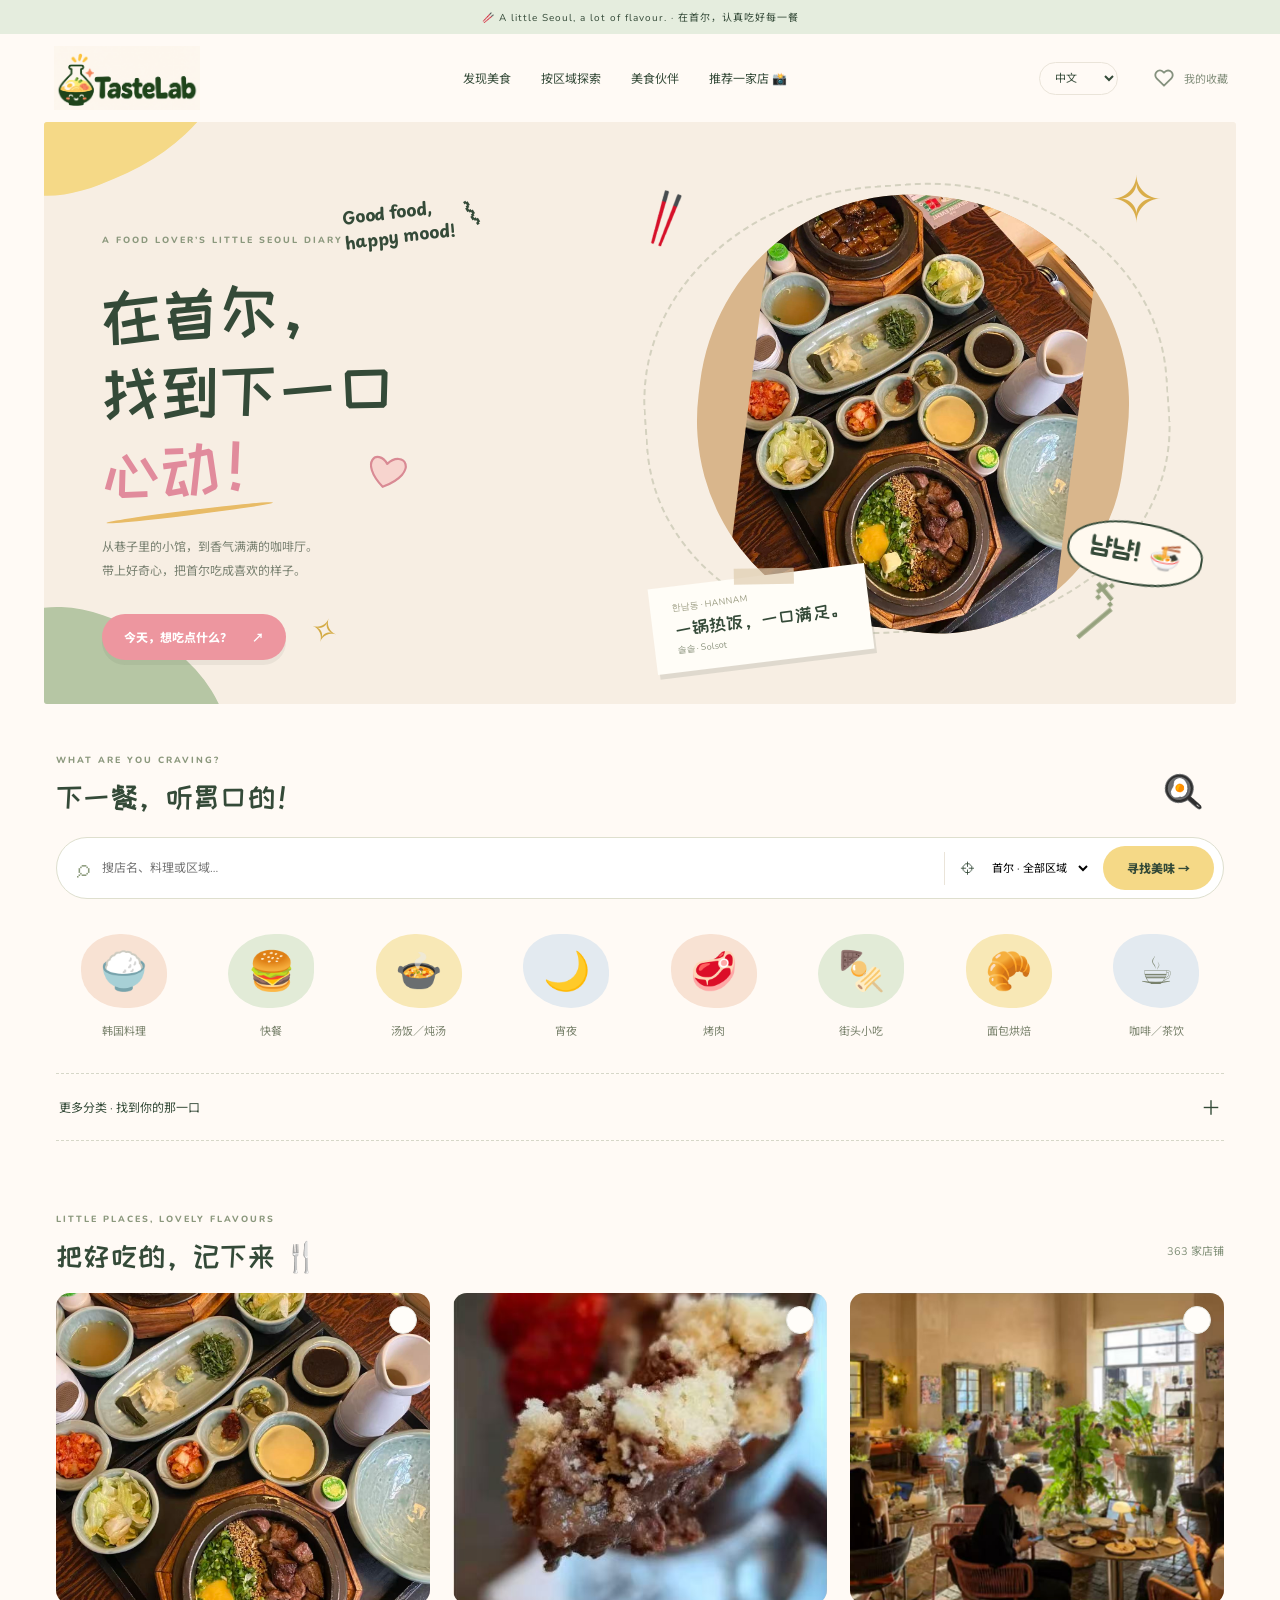
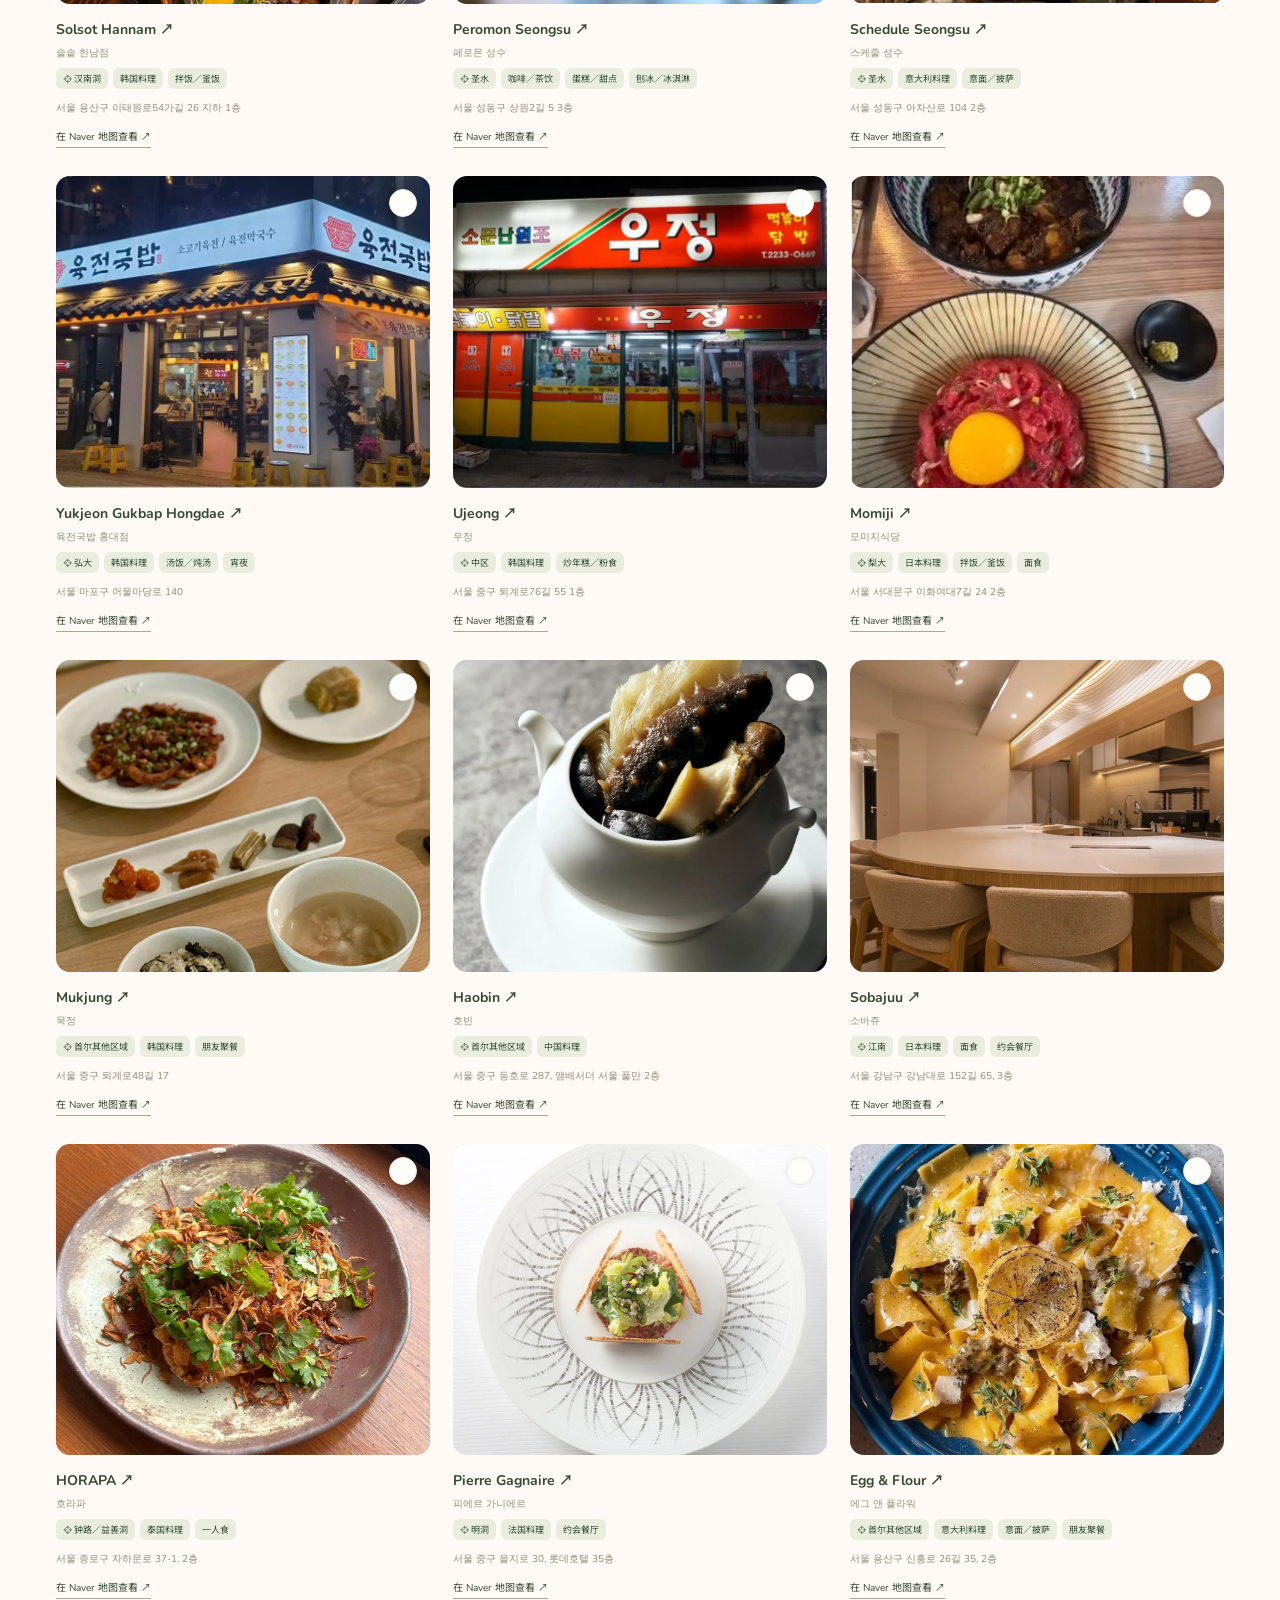
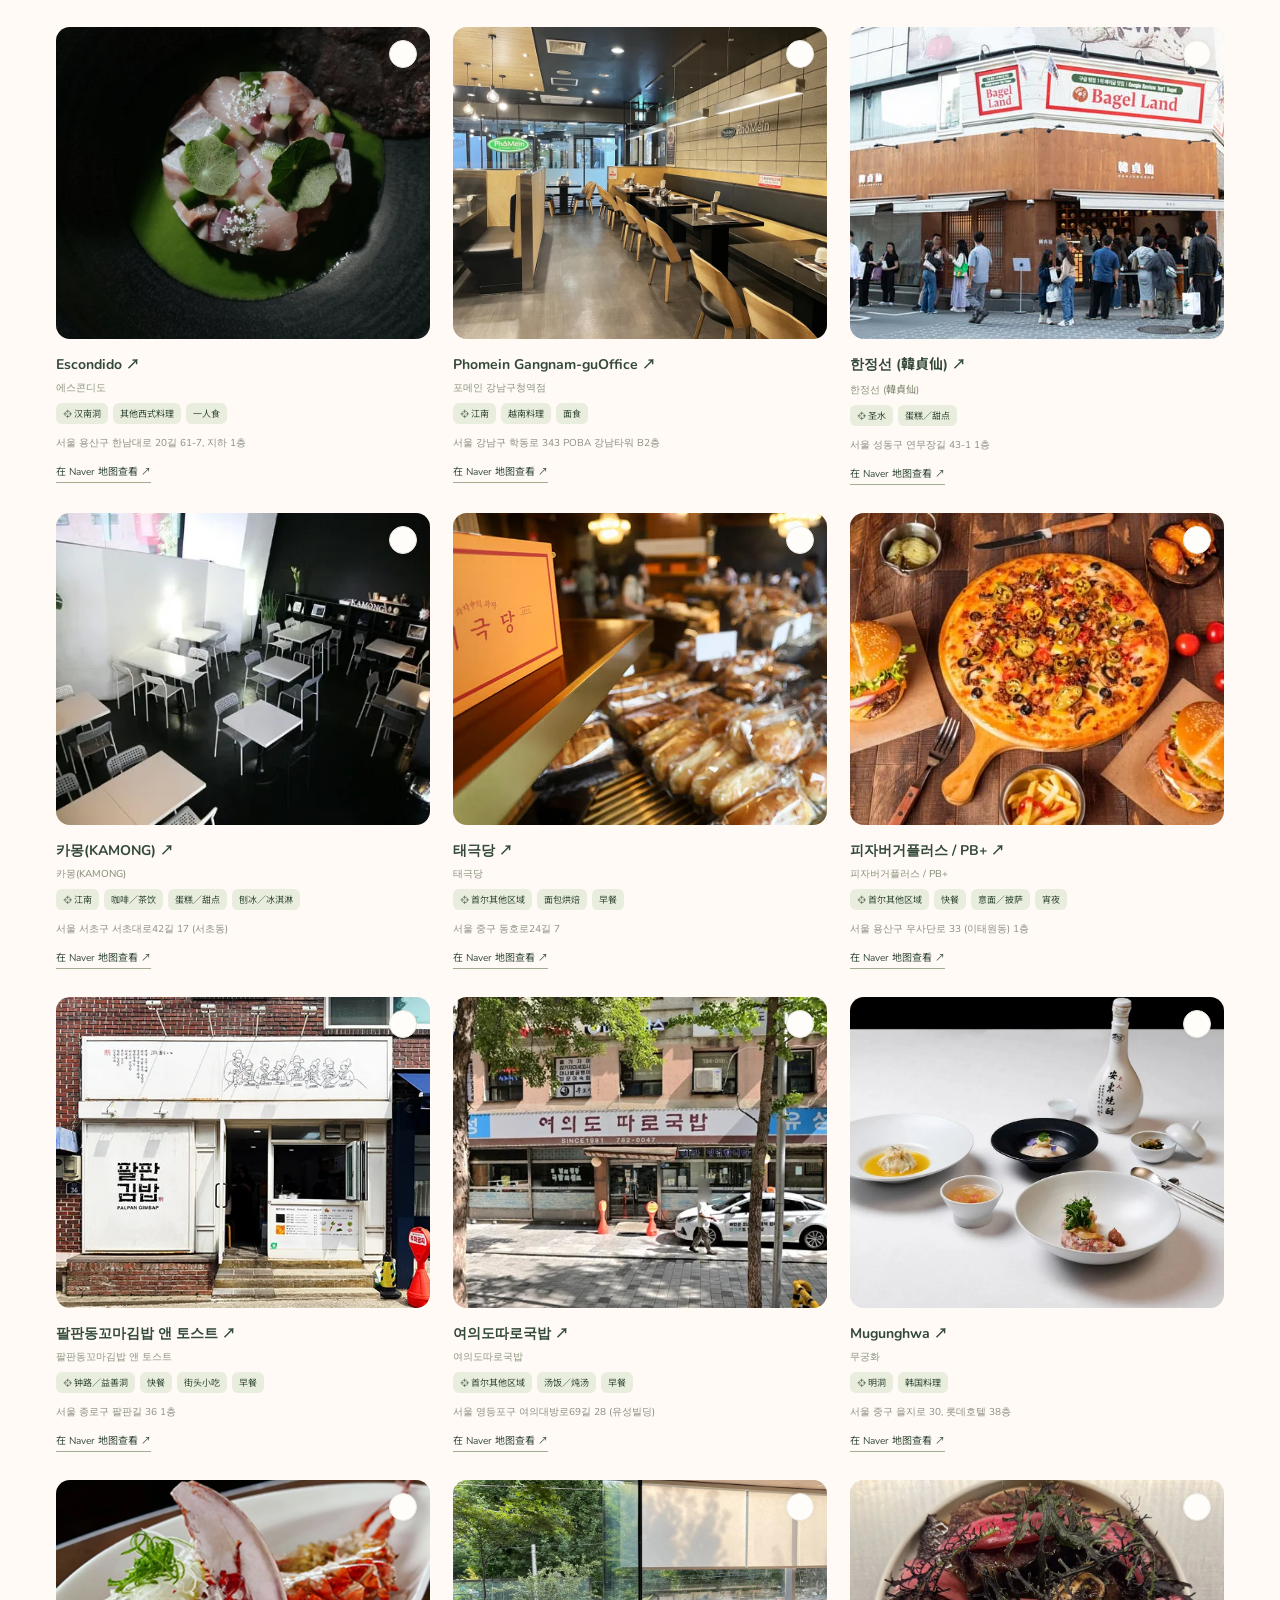
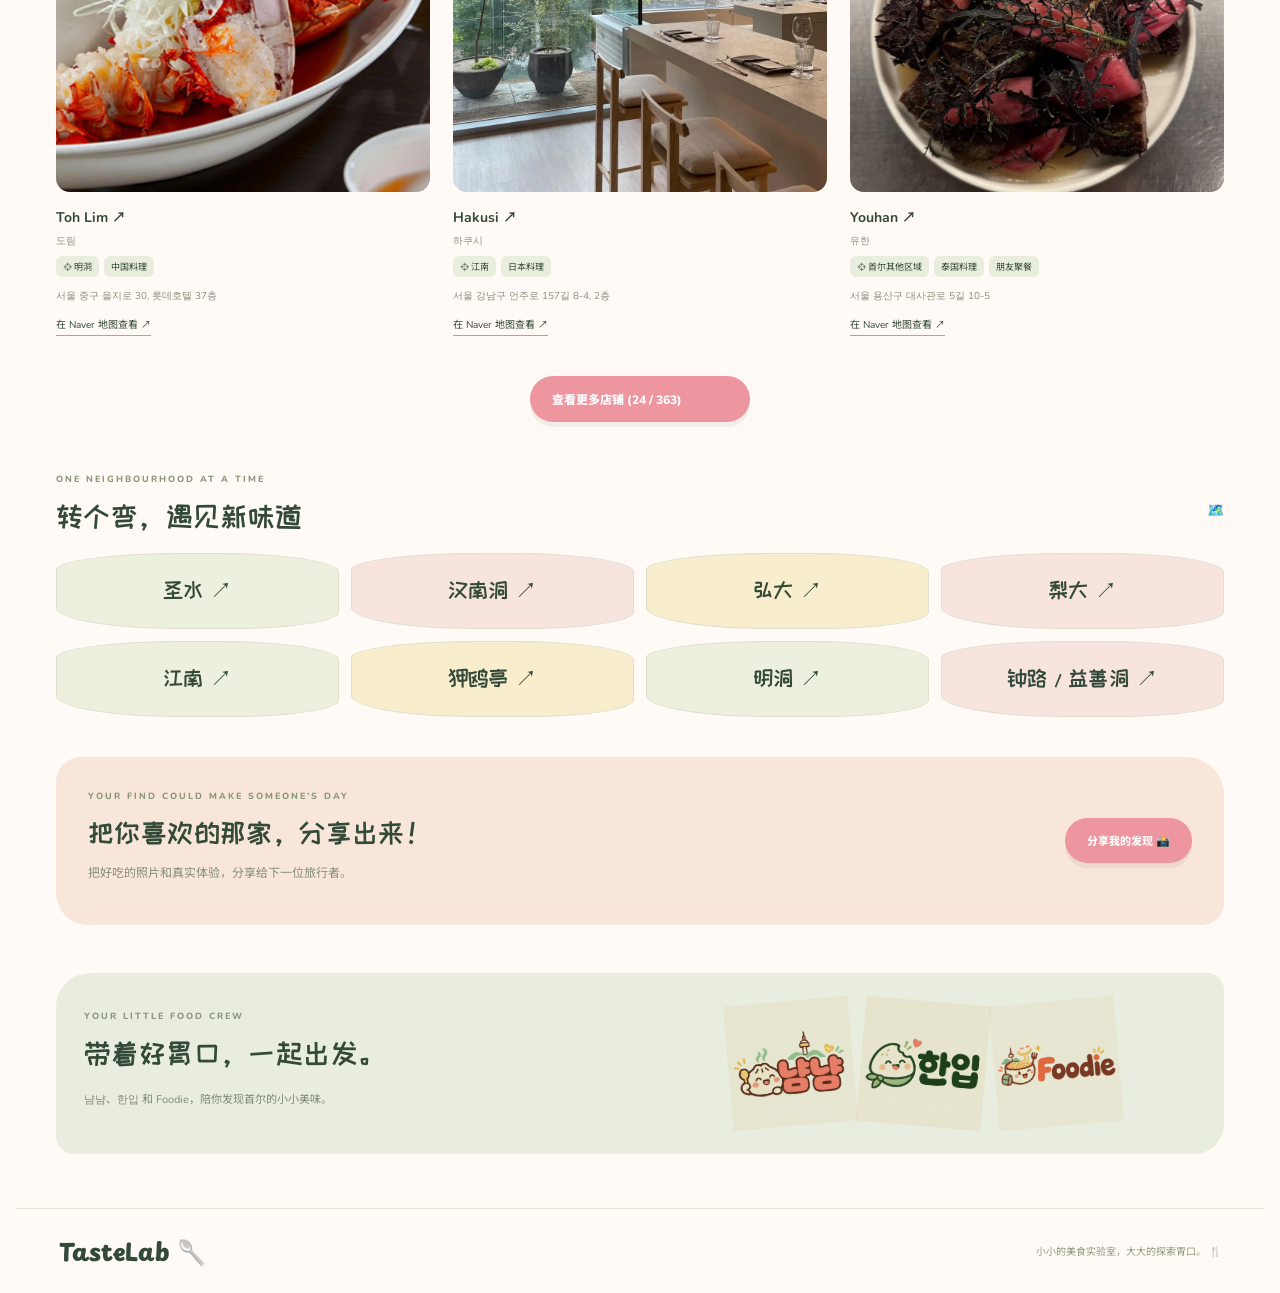
==== public/index.html @ 346afbd0 "Publish TasteLab with sourced Seoul catalogue, guest photo submissions and independent administrator" ====
<!doctype html><html lang="zh-CN"><head><meta charset="utf-8"><meta name="viewport" content="width=device-width,initial-scale=1"><meta name="theme-color" content="#fffaf5"><meta name="description" content="TasteLab：在首尔寻找下一口心动。"><title>TasteLab · 首尔美食手账</title><link rel="stylesheet" href="./style.css"><link rel="stylesheet" href="./refresh.css"><link rel="stylesheet" href="./fonts.css"><link rel="stylesheet" href="./rounded-type.css"><link rel="stylesheet" href="./details.css"><link rel="stylesheet" href="./favorites.css"><link rel="stylesheet" href="./community.css"><script src="./app.js" type="module"></script><script src="./community.js" type="module"></script></head><body>
<div class="top-note" data-i18n="top">🥢 A little Seoul, a lot of flavour. · 在首尔，认真吃好每一餐</div>
<header><a class="brand" href="#home" aria-label="TasteLab"><svg viewBox="0 340 1254 550" role="img" aria-label="TasteLab"><image href="./assets/brand/tastelab.png" width="1254" height="1254"/></svg></a><nav><a href="#explore" data-i18n="navExplore">发现美食</a><a href="#areas" data-i18n="navAreas">按区域探索</a><a href="#companions" data-i18n="navFriends">美食伙伴</a></nav><div class="header-actions"><select id="language" aria-label="Language"><option value="zh">中文</option><option value="ko">한국어</option><option value="ja">日本語</option><option value="en">English</option></select><button class="saved-link" id="savedToggle" aria-pressed="false"><span class="saved-symbol" aria-hidden="true">♡</span> <span data-i18n="saved">我的收藏</span></button></div></header>
<main id="app"><section class="hero" id="home"><div class="hero-copy"><span class="eyebrow">A FOOD LOVER’S LITTLE SEOUL DIARY</span><div class="scribble-label">Good food,<br>happy mood! <span>〰</span></div><h1><span data-i18n="heroLine1">在首尔，</span><br><span data-i18n="heroLine2">找到下一口</span><br><em data-i18n="heroLine3">心动！</em><svg class="title-heart" viewBox="0 0 70 70" aria-hidden="true"><path d="M34 57C-7 32 14 7 32 25C48-1 80 24 34 57Z"/></svg></h1><p data-i18n="heroBody">从巷子里的小馆，到香气满满的咖啡厅。<br>带上好奇心，把首尔吃成喜欢的样子。</p><a class="primary" href="#explore"><span data-i18n="heroCta">今天，想吃点什么？</span> ↗</a><span class="small-spark" aria-hidden="true">✧</span></div><div class="hero-visual"><svg class="food-photo" viewBox="0 0 1206 1598" role="img" aria-label="Solsot Hannam 釜饭实拍"><image href="./assets/stores/solsot.jpg" width="1206" height="2012"/></svg><div class="photo-frame" aria-hidden="true"></div><span class="hero-star" aria-hidden="true">✧</span><div class="hero-bubble">냠냠! 🍜</div><span class="food-sticker sticker-a" aria-hidden="true">🥢</span><div class="hero-photo-note"><span>한남동 · HANNAM</span><b data-i18n="photoNote">一锅热饭，一口满足。</b><span>솔솥 · Solsot</span></div><span class="doodle-arrow" aria-hidden="true">⤴</span></div></section>
<section class="search-section" id="explore"><div class="section-heading"><div><span class="eyebrow">WHAT ARE YOU CRAVING?</span><h2 data-i18n="searchHeading">下一餐，听胃口的！</h2></div><span class="heading-doodle" aria-hidden="true">🍳</span></div><form class="search-box" id="searchForm"><span aria-hidden="true">⌕</span><input id="query" aria-label="搜索店铺" placeholder="搜店名、料理或区域…"><label class="area-control"><span aria-hidden="true">⌖</span><select id="area" aria-label="区域"></select></label><button type="submit" data-i18n="search">寻找美味 →</button></form><div class="category-row" id="quickCategories" aria-label="热门分类"></div><details class="category-panel" id="categoryPanel"><summary><span data-i18n="allCategories">更多分类 · 找到你的那一口</span><span class="expand-icon" aria-hidden="true">＋</span></summary><div class="category-groups" id="categoryGroups"></div></details><div class="selected-filters" id="selectedFilters" aria-live="polite"></div></section>
<section class="restaurant-section" id="restaurants"><div class="section-heading"><div><span class="eyebrow">LITTLE PLACES, LOVELY FLAVOURS</span><h2 data-i18n="restaurantHeading">把好吃的，记下来 🍴</h2></div><span class="result-count" id="resultCount" role="status"></span></div><div class="restaurant-grid" id="restaurantGrid"></div></section>
<section class="area-section" id="areas"><div class="section-heading"><div><span class="eyebrow">ONE NEIGHBOURHOOD AT A TIME</span><h2 data-i18n="areaHeading">转个弯，遇见新味道</h2></div><span aria-hidden="true">🗺️</span></div><div id="areaLinks" class="area-links"></div></section>
<section class="companions" id="companions"><div><span class="eyebrow">YOUR LITTLE FOOD CREW</span><h2 data-i18n="friendHeading">带着好胃口，一起出发。</h2><p data-i18n="friendBody">냠냠、한입 和 Foodie，陪你发现首尔的小小美味。</p></div><div class="mascots"><img src="./assets/brand/nyamnyam.png" alt="냠냠"><img src="./assets/brand/hanip.png" alt="한입"><img src="./assets/brand/foodie.png" alt="Foodie"></div></section></main><footer><strong>TasteLab 🥄</strong><span data-i18n="footer">小小的美食实验室，大大的探索胃口。 🍴</span></footer><div id="toast" role="status" class="toast" hidden></div></body></html>
---- public/style.css ----
@import url('https://fonts.googleapis.com/css2?family=Nunito:wght@500;600;700;800;900&family=Noto+Sans+SC:wght@400;500;600;700;800&display=swap');
:root{--cream:#fffaf2;--ink:#314932;--coral:#ee896e;--yellow:#f2c76c;--mint:#e4eddf;--line:#eae4d9}*{box-sizing:border-box}html{scroll-behavior:smooth}body{margin:0;background:var(--cream);color:var(--ink);font:14px 'Nunito','Noto Sans SC',system-ui,sans-serif}a{color:inherit;text-decoration:none}button,input,select,textarea{font:inherit}button,a,select{touch-action:manipulation}button{cursor:pointer}.top-note{text-align:center;background:#e5edde;padding:9px 12px;font-size:10px;letter-spacing:1px}header{max-width:1320px;margin:auto;display:flex;align-items:center;justify-content:space-between;gap:25px;padding:15px 44px;border-bottom:1px solid var(--line)}.brand{display:block;flex-shrink:0}.brand svg{width:166px;height:64px;display:block}header nav{display:flex;gap:28px;font-size:12px}header nav a:hover{color:var(--coral)}.header-actions{display:flex;align-items:center;gap:20px}.header-actions select{border:1px solid var(--line);border-radius:20px;padding:7px 11px;background:white;color:var(--ink);font-size:11px}.saved-link{font-size:19px}.saved-link span{font-size:11px;margin-left:4px}main{max-width:1250px;margin:auto;padding:28px 44px 65px}.hero{display:grid;grid-template-columns:1fr 1fr;min-height:500px;border-radius:26px;background:#f5eedf;position:relative;overflow:hidden;padding:48px 48px 38px;gap:35px}.hero:before{content:'';position:absolute;left:-70px;bottom:-130px;width:280px;height:220px;background:#e3ebd9;border-radius:45% 60% 25% 70%;transform:rotate(20deg)}.hero-copy{position:relative;z-index:1}.eyebrow{font-size:9px;letter-spacing:2.5px;color:#8e9c7e;font-weight:800}h1{font-size:47px;line-height:1.48;letter-spacing:-2px;margin:22px 0}h1 span{color:#de876b;position:relative}h1 span:after{content:'';position:absolute;left:0;bottom:-4px;width:95%;height:5px;background:#eebd6b;border-radius:50%;transform:rotate(-3deg)}.hero p{font-size:12px;line-height:2.1;color:#8c8c76;max-width:390px;margin-bottom:25px}.primary{display:inline-flex;gap:24px;align-items:center;border:0;background:var(--ink);color:white;padding:14px 22px;border-radius:30px;font-size:12px;font-weight:700;box-shadow:0 5px 0 #20332110}.hero-footnote{font-size:10px;color:#8b987d;margin-top:20px}.hero-visual{position:relative;display:flex;align-items:center;justify-content:center}.food-photo{position:relative;overflow:hidden;width:100%;max-width:360px;height:365px;border:9px solid #fffdf7;border-radius:120px 120px 85px 85px;transform:rotate(5deg);box-shadow:0 12px 25px #514a3212}.food-photo img{width:100%;height:130%;object-fit:cover;object-position:center top}.hero-photo-note{position:absolute;bottom:8px;left:8px;background:#fffffff2;padding:14px 20px;border-radius:15px;font-size:8px;letter-spacing:1.4px;transform:rotate(-5deg);box-shadow:0 8px 15px #4b4b3510}.hero-photo-note b{display:block;font-size:12px;letter-spacing:0;margin:6px 0}.hero-photo-note>span{color:#9b9c82;letter-spacing:0;font-size:9px}.food-sticker{position:absolute;z-index:2}.sticker-a{left:-20px;top:2px;font-size:48px;transform:rotate(-20deg)}.sticker-b{right:-16px;bottom:55px;border:2px dashed #e4a38c;padding:13px 10px;border-radius:50%;background:#fdf5df;color:#d28e75;font-size:14px;font-weight:900;transform:rotate(12deg)}.hero-star{position:absolute;right:10px;top:-6px;font-size:55px;color:#e4ad51}.search-section{padding:38px 0 0;text-align:center}.search-section h2{font-size:20px;font-weight:700}.search-box{max-width:760px;margin:20px auto 28px;display:flex;align-items:center;gap:12px;padding:7px 8px 7px 22px;border:1px solid #dedfce;border-radius:40px;background:white;box-shadow:0 5px 18px #30392b05}.search-box>span{font-size:25px;color:#8b9a7b}.search-box input{border:0;outline:0;flex:1;min-width:0;font-size:12px;background:none}.search-box button{border:0;border-radius:30px;padding:13px 24px;color:var(--ink);background:var(--yellow);font-size:11px;font-weight:700}.category-row{display:flex;justify-content:space-around;gap:12px;margin-top:28px}.category-row button{border:0;background:none;font-size:38px;padding:12px;min-width:100px;position:relative;transition:transform .2s}.category-row button:hover{transform:translateY(-4px)}.category-row button:before{content:'';position:absolute;background:#f2dfcd;opacity:.55;width:68px;height:62px;border-radius:50% 45% 55% 40%;top:6px;left:50%;transform:translateX(-50%);z-index:-1}.category-row button:nth-child(2n):before{background:#dce8dc}.category-row button:nth-child(3n):before{background:#f8e4a8}.category-row button span{display:block;font-size:11px;margin-top:12px;color:#78816b}.intro-note{margin:42px 0 8px;padding:22px;display:flex;align-items:center;justify-content:center;gap:25px;border-radius:20px;background:#e8efdf;text-align:center}.intro-note>span{font-size:35px}.intro-note p{font-size:11px;line-height:2;color:#809170}.intro-note b{font-weight:600;color:#627353}footer{max-width:1250px;margin:auto;padding:24px 44px;border-top:1px solid var(--line);display:flex;justify-content:space-between;align-items:center;color:#8e9c7e;font-size:10px}footer strong{font-size:23px;color:var(--ink)}@media(max-width:850px){header{padding:12px 23px;gap:15px}header nav{gap:16px;font-size:11px}.header-actions{gap:12px}main{padding:22px}.hero{padding:38px 30px;gap:20px;min-height:440px}h1{font-size:38px}.food-photo{height:320px}}@media(max-width:620px){.top-note{font-size:8px;letter-spacing:.2px}header{padding:8px 18px}.brand svg{width:130px;height:51px}header nav{display:none}.header-actions{gap:8px}.saved-link span{display:none}main{padding:15px 16px 45px}.hero{grid-template-columns:1fr;padding:29px 24px 27px;gap:10px;min-height:0;border-radius:22px}.eyebrow{font-size:8px;letter-spacing:1.5px}h1{font-size:38px;margin:16px 0}.hero p{font-size:11px;line-height:2}.hero-visual{height:280px;margin-top:18px}.food-photo{max-width:270px;height:260px;border-width:7px}.hero-photo-note{left:4px;bottom:-5px;font-size:7px}.hero-photo-note b{font-size:10px}.sticker-a{left:0;top:0;font-size:36px}.sticker-b{right:-8px;bottom:20px;font-size:12px}.hero-star{font-size:43px;right:-4px}.hero-footnote{font-size:9px}.search-section{padding-top:25px}.search-section h2{font-size:16px}.search-box{padding-left:15px;gap:8px}.search-box input{font-size:10px}.search-box button{font-size:10px;padding:12px}.category-row{display:grid;grid-template-columns:repeat(3,1fr);gap:12px 8px}.category-row button{min-width:0;font-size:31px;padding:10px}.category-row button span{font-size:10px}.category-row button:before{width:60px;height:55px}.intro-note{padding:18px 12px;gap:12px;margin-top:30px}.intro-note p{font-size:10px}.intro-note>span{font-size:24px}footer{padding:22px;gap:20px}footer strong{font-size:21px}footer>span{max-width:180px;line-height:1.8;text-align:right}}@media(prefers-reduced-motion:reduce){*{animation:none!important;transition:none!important;scroll-behavior:auto!important}}
---- public/refresh.css ----
:root{--cream:#fffaf5;--ink:#344a38;--pink:#ed969f;--hand:'Ma Shan Zheng',cursive}html{scroll-padding-top:20px}html[lang=ko]{--hand:'Gaegu',cursive}html[lang=ja]{--hand:'Yomogi',cursive}html[lang=en]{--hand:'Patrick Hand',cursive}button:focus-visible,a:focus-visible,summary:focus-visible,input:focus-visible,select:focus-visible{outline:3px solid #cb848e;outline-offset:4px}header{border:0;padding-block:12px}header nav{gap:30px}.header-actions select{background:transparent}.saved-link{border:0;background:none;padding:8px;color:var(--ink);font-size:23px}.saved-link[aria-pressed=true]{color:#bb6572}main{max-width:1320px;padding:0 44px 54px}.hero{border-radius:3px;min-height:570px;padding:42px 58px 44px;gap:15px;background:#f7eee3}.hero:before{background:#b6c6a4;bottom:-135px;left:-90px}.hero:after{content:'';position:absolute;width:260px;height:150px;background:#f5d987;top:-95px;left:-70px;border-radius:36% 44% 60% 38%;transform:rotate(-22deg)}.hero-copy{padding-top:12px}.eyebrow{font-size:9px;letter-spacing:2px;color:#8b987d}.scribble-label{font:19px/1.1 'Patrick Hand',cursive;margin:23px 0 12px;transform:rotate(-7deg);display:inline-block}.scribble-label span{font-size:26px;position:absolute;right:-30px;top:5px;transform:rotate(65deg)}h1{font:clamp(44px,4.8vw,67px)/1.13 var(--hand);letter-spacing:2px;margin:12px 0 24px;font-weight:400;position:relative;max-width:440px}h1 span{color:var(--ink)}h1 span:after{display:none}h1 em{display:inline-block;color:#df8494;font-style:normal;transform:rotate(-4deg);position:relative}h1 em:after{content:'';position:absolute;left:0;bottom:-6px;width:95%;height:5px;background:#e8bb66;border-radius:50%;transform:rotate(-2deg)}.title-heart{position:absolute;left:260px;bottom:12px;width:51px;height:51px;transform:rotate(15deg);fill:#f7d4ce;stroke:#d98a94;stroke-width:3;stroke-linejoin:round}.hero p{font-size:12px;line-height:2;color:#798171;margin:26px 0;max-width:370px}.primary{background:var(--pink);font-size:12px;gap:20px;font-weight:800;transition:transform .2s,box-shadow .2s}.primary:hover{transform:translateY(-3px);box-shadow:0 6px 0 #ed969f30}.small-spark{font-size:33px;margin-left:24px;color:#d4ab45;display:inline-block;transform:rotate(20deg)}.hero-visual{min-width:0}.food-photo{width:100%;max-width:430px;height:435px;border:0;overflow:hidden;border-radius:49% 48% 43% 48%;transform:rotate(7deg);z-index:1;background:#d9b68c;box-shadow:none}.photo-frame{position:absolute;inset:20px 10px 28px -4px;border:2px dashed #a7ac906e;border-radius:47% 47% 44% 45%;transform:rotate(-4deg)}.hero-photo-note{bottom:-2px;left:4px;background:#fffdf7;padding:15px 22px;font-size:8px;letter-spacing:1.4px;transform:rotate(-7deg);box-shadow:2px 5px 0 #3d4b3820;z-index:2;border-radius:0}.hero-photo-note:before{content:'';position:absolute;width:60px;height:16px;background:#e0cdb1b3;top:-7px;left:40%;transform:rotate(6deg)}.hero-photo-note b{font:20px var(--hand);letter-spacing:1px;margin:6px 0}.hero-photo-note>span:last-child{color:#8c947e;font-size:9px}.sticker-a{left:-10px;top:24px;font-size:44px;transform:rotate(-28deg)}.hero-star{right:15px;top:-7px;font-size:64px;color:#d9ad49;z-index:2}.hero-bubble{position:absolute;right:-25px;bottom:75px;border:2px solid var(--ink);padding:13px 20px;border-radius:50% 43% 48% 45%;background:#fff9ef;font:27px 'Gaegu',cursive;transform:rotate(10deg);z-index:2}.doodle-arrow{position:absolute;bottom:1px;right:35px;font:70px 'Patrick Hand';transform:rotate(-40deg);color:#96a27e;z-index:2}.search-section{padding:45px 12px 0;text-align:left}.section-heading{display:flex;justify-content:space-between;align-items:center;gap:20px}h2,.search-section h2{font:32px/1.3 var(--hand);font-weight:400;margin:10px 0 18px;letter-spacing:.5px}.heading-doodle{font-size:35px;transform:rotate(-12deg);padding-right:20px}.search-box{max-width:none;margin:3px auto 25px;padding:8px 9px 8px 20px;box-shadow:none}.search-box input{padding:9px 0}.search-box button{font-size:12px;font-weight:800;background:#f5d987}.area-control{display:flex;align-items:center;gap:6px;padding-left:15px;border-left:1px solid var(--line);white-space:nowrap}.area-control select{border:0;background:none;padding:8px;font-size:11px;max-width:160px}.category-row{display:grid;grid-template-columns:repeat(8,minmax(0,1fr));gap:12px;margin:18px 0 27px}.category-row .category-card{min-width:0;position:relative;text-align:center;background:none;padding:10px 2px 7px;transition:transform .2s}.category-row .category-card:before{display:none}.category-card:hover{transform:translateY(-5px) rotate(-2deg)}.category-row .category-card .emoji{display:flex;align-items:center;justify-content:center;margin:auto;width:86px;height:74px;border-radius:45% 53% 43% 50%;background:#f8e2d3;font-size:38px;position:relative;transition:box-shadow .2s}.category-card:nth-child(4n+2) .emoji{background:#e2ebd7!important;border-radius:54% 40% 48% 46%!important}.category-card:nth-child(4n+3) .emoji{background:#f8e8b6!important}.category-card:nth-child(4n+4) .emoji{background:#e3eaf0!important;border-radius:42% 49% 44% 56%!important}.category-row .category-card .name{font-size:11px;display:block;margin-top:14px}.category-card[aria-pressed=true] .emoji{box-shadow:0 0 0 3px var(--pink),0 0 0 7px var(--cream)}.category-card[aria-pressed=true] .name{font-weight:800;color:#ad5768}.category-panel{border-block:1px dashed #d6d7c8}.category-panel summary{display:flex;justify-content:space-between;align-items:center;list-style:none;padding:18px 3px;font-size:12px;cursor:pointer}.category-panel summary::-webkit-details-marker{display:none}.expand-icon{font-size:20px}.category-panel[open] .expand-icon{transform:rotate(45deg)}.category-groups{display:grid;gap:20px;padding:5px 0 23px}.category-group{display:grid;grid-template-columns:110px 1fr;gap:16px;align-items:start}.category-group h3{font-size:11px;font-weight:600;margin:8px 0}.tag-list{display:flex;gap:8px;flex-wrap:wrap}.filter-tag{border:1px solid #e2e3d7;padding:7px 13px;border-radius:20px;background:#fffdf9;font-size:11px;color:var(--ink);transition:background .2s}.filter-tag[aria-pressed=true]{background:#f4d9dd;border-color:#dc9ba6;color:#854657}.selected-filters{display:flex;align-items:center;gap:7px;flex-wrap:wrap;margin-top:14px;min-height:25px}.selected-chip{border:0;background:#e7eddf;border-radius:16px;padding:5px 10px;font-size:10px;color:var(--ink)}.reset-filters{border:0;background:none;text-decoration:underline;text-underline-offset:3px;font-size:10px;padding:5px;color:#8b665d}.restaurant-section{padding:28px 12px 0}.result-count{font-size:11px;color:#819078}.restaurant-grid{display:grid;grid-template-columns:repeat(3,minmax(0,1fr));gap:28px 23px}.restaurant-card{min-width:0}.restaurant-image{display:block;position:relative;overflow:hidden;border-radius:14px;background:#eee7d8;aspect-ratio:1.2}.restaurant-image svg{width:100%;height:100%;transition:transform .4s}.restaurant-image:hover svg{transform:scale(1.04)}.save-button{border:0;color:var(--ink);position:absolute;right:11px;top:11px;width:33px;height:33px;border-radius:50%;background:#fffdf4ed;font-size:21px;display:grid;place-items:center}.save-button[aria-pressed=true]{color:#d97489}.restaurant-card h3{font-size:14px;margin:15px 0 6px;line-height:1.5}.restaurant-card .ko-name{font-size:10px;font-weight:500;color:#8a937e;margin:0 0 8px}.card-tags{display:flex;gap:5px;flex-wrap:wrap;margin-bottom:10px}.card-tags span{font-size:9px;background:#e9edde;border-radius:6px;padding:4px 7px}.restaurant-card .address{font-size:10px;line-height:1.8;color:#8a8e80;margin:0 0 9px}.map-link{font-size:10px;border-bottom:1px solid #a3ab91;display:inline-block;padding-bottom:3px}.empty-state{grid-column:1/-1;text-align:center;background:#f4efdf;border-radius:18px;padding:38px 20px}.empty-state .emoji{font-size:34px}.empty-state h3{font:25px var(--hand)}.empty-state p{font-size:12px;line-height:1.8}.empty-state button{border:0;background:var(--pink);color:white;border-radius:20px;padding:10px 20px;font-size:11px}.area-section{padding:46px 12px 0}.area-links{display:grid;grid-template-columns:repeat(5,1fr);gap:12px}.area-link{border:1px solid #dedfcf;border-radius:45% 43% 38% 44% / 22% 25% 22% 28%;padding:22px 10px;background:#edf0df;font:23px var(--hand);color:var(--ink)}.area-link:nth-child(2n){background:#f7e4df}.area-link:nth-child(3n){background:#f8edcd}.area-link:hover{transform:rotate(-2deg)}.companions{margin:48px 12px 0;padding:28px;display:grid;grid-template-columns:1fr 1fr;align-items:center;gap:20px;background:#e8eddf;border-radius:34px 17px 30px 18px}.companions h2{font-size:29px}.companions p{font-size:11px;line-height:1.9;color:#7d8b73}.mascots{display:flex;gap:8px;align-items:center;justify-content:center}.mascots img{width:31%;max-width:125px;mix-blend-mode:multiply;transform:rotate(-5deg)}.mascots img:nth-child(2){transform:rotate(5deg)}footer strong{font:26px 'Patrick Hand';color:var(--ink)}.toast{position:fixed;bottom:25px;left:50%;transform:translateX(-50%);background:var(--ink);color:white;border-radius:30px;padding:12px 20px;font-size:12px;z-index:10}.toast[hidden]{display:none}html[lang=en] h1{font-size:64px;line-height:1.05;letter-spacing:0}html[lang=ja] h1{font-size:47px;line-height:1.4}html[lang=ko] h1{font-size:62px}html[lang=en] .title-heart,html[lang=ja] .title-heart{display:none}
@media(max-width:950px){main{padding-inline:24px}.hero{padding:35px;min-height:530px}.food-photo{height:370px}.hero-bubble{right:-20px}.category-row{grid-template-columns:repeat(4,1fr);gap:16px}.restaurant-grid{gap:22px 16px}.area-link{font-size:20px}.companions h2{font-size:24px}}
@media(max-width:620px){header{padding:8px 16px}.header-actions{gap:3px}.header-actions select{font-size:10px}main{padding:0 0 35px}.hero{padding:28px 26px 32px;min-height:0;gap:12px;border-radius:0}.hero-copy{padding-top:0}.eyebrow{font-size:8px;letter-spacing:1.6px}.scribble-label{position:absolute;right:2px;top:41px;font-size:17px}h1{font-size:50px;margin:22px 0 18px;line-height:1.12;letter-spacing:2px}.title-heart{left:202px;width:42px;height:42px;bottom:7px}.hero p{font-size:11px;margin:20px 0}.primary{font-size:11px;padding:12px 21px}.small-spark{font-size:30px;margin-left:17px}.hero-visual{height:302px;max-width:360px;width:100%;margin:8px auto 0}.food-photo{width:85%;max-width:none;height:292px;border:0}.photo-frame{inset:0 17px 6px}.hero-star{font-size:50px;right:2px;top:-18px}.sticker-a{font-size:36px;left:0;top:8px}.hero-bubble{right:-2px;bottom:50px;font-size:22px;padding:10px 14px}.hero-photo-note{left:4px;bottom:-6px;padding:12px 17px}.hero-photo-note b{font-size:18px}.hero-photo-note>span{font-size:7px}.doodle-arrow{right:13px;bottom:-21px;font-size:58px}.search-section{padding:32px 20px 0}h2,.search-section h2{font-size:27px;margin:8px 0 17px}.heading-doodle{font-size:28px;padding-right:4px}.search-box{display:grid;grid-template-columns:20px 1fr auto;padding:8px 11px;border-radius:18px;gap:3px 8px}.search-box input{font-size:11px}.search-box>span{font-size:24px}.area-control{grid-column:1/3;grid-row:2;border-left:0;border-top:1px solid var(--line);padding:4px 0 0}.area-control select{width:100%;max-width:none;padding:8px 0}.search-box button{grid-column:3;grid-row:1/3;align-self:stretch;max-width:75px;padding:8px 12px;border-radius:13px;font-size:11px;line-height:1.8}.category-row{grid-template-columns:repeat(4,minmax(0,1fr));gap:16px 5px;margin-bottom:23px}.category-row .category-card{padding:5px 0}.category-row .category-card .emoji{width:61px;height:57px;font-size:30px}.category-row .category-card .name{font-size:10px;margin-top:10px}.category-panel summary{font-size:11px;padding-block:16px}.category-group{grid-template-columns:1fr;gap:8px}.category-group h3{font-size:11px;margin:0}.filter-tag{font-size:10px;padding:7px 10px}.category-groups{gap:21px}.selected-filters{margin-top:12px}.restaurant-section{padding:28px 20px 0}.restaurant-grid{grid-template-columns:repeat(2,minmax(0,1fr));gap:24px 13px}.restaurant-card h3{font-size:12px;margin-top:12px}.restaurant-card .address{font-size:9px}.restaurant-image{aspect-ratio:.95;border-radius:11px}.save-button{right:7px;top:7px;width:29px;height:29px;font-size:19px}.result-count{font-size:10px;white-space:nowrap}.restaurant-card .ko-name{font-size:9px;line-height:1.5}.card-tags span{font-size:8px;padding:4px 6px}.map-link{font-size:9px}.area-section{padding:38px 20px 0}.area-links{grid-template-columns:repeat(3,1fr);gap:10px}.area-link{font-size:20px;padding:17px 5px}.companions{grid-template-columns:1fr;margin:34px 20px 0;padding:26px 22px;gap:0}.companions h2{font-size:27px}.companions p{font-size:11px}.mascots{max-height:125px;overflow:hidden}.mascots img{max-width:105px}html[lang=en] h1{font-size:54px;max-width:250px}html[lang=en] .scribble-label{display:none}html[lang=ja] h1{font-size:38px}html[lang=ko] h1{font-size:52px}html[lang=ja] .scribble-label{font-size:14px;right:0;top:25px}.section-heading{gap:8px}html[lang=en] h2{font-size:28px}html[lang=ja] h2{font-size:22px}}
@media(prefers-reduced-motion:no-preference){.hero-bubble{animation:bob 5s ease-in-out infinite}.hero-star{animation:twinkle 4s ease-in-out infinite}@keyframes bob{50%{transform:translateY(-5px) rotate(5deg)}}@keyframes twinkle{50%{transform:rotate(12deg) scale(1.12)}}}
---- public/fonts.css ----
@font-face {
  font-family: 'Jua';
  font-style: normal;
  font-weight: 400;
  font-display: swap;
  src: url(./assets/fonts/subset-1.ttf) format('truetype');
}
@font-face {
  font-family: 'Mochiy Pop One';
  font-style: normal;
  font-weight: 400;
  font-display: swap;
  src: url(./assets/fonts/subset-2.ttf) format('truetype');
}
@font-face {
  font-family: 'Playpen Sans';
  font-style: normal;
  font-weight: 700;
  font-display: swap;
  src: url(./assets/fonts/subset-3.ttf) format('truetype');
}
@font-face {
  font-family: 'Playpen Sans';
  font-style: normal;
  font-weight: 800;
  font-display: swap;
  src: url(./assets/fonts/subset-4.ttf) format('truetype');
}
@font-face {
  font-family: 'ZCOOL KuaiLe';
  font-style: normal;
  font-weight: 400;
  font-display: swap;
  src: url(./assets/fonts/subset-5.ttf) format('truetype');
}
---- public/rounded-type.css ----
/* Rounded, deliberately imperfect display lettering; body copy stays readable. */
:root{--hand:'ZCOOL KuaiLe','Nunito',sans-serif}
html[lang=en]{--hand:'Playpen Sans','Nunito',sans-serif}
html[lang=ko]{--hand:'Jua','Nunito',sans-serif}
html[lang=ja]{--hand:'Mochiy Pop One','Nunito',sans-serif}
h1{font-family:var(--hand);font-size:clamp(45px,4.9vw,67px);font-weight:400;font-synthesis:none;letter-spacing:1px;line-height:1.26}
h1>span{display:inline-block}
h1>span:first-child{transform:rotate(-3deg)}
h1>span:nth-of-type(2){transform:rotate(-1deg)}
h1 em{transform:rotate(-5deg);color:#e18b9c}
h2,.search-section h2,.hero-photo-note b,.area-link,.empty-state h3{font-family:var(--hand);font-weight:400;font-synthesis:none;letter-spacing:.4px}
h2,.search-section h2{font-size:29px}
.scribble-label{font:700 17px/1.45 'Playpen Sans',sans-serif;transform:rotate(-7deg)}
.scribble-label span{font-family:'Playpen Sans'}
.hero-bubble{font:400 26px 'Jua',sans-serif}
.hero-photo-note b{font-size:18px}
.area-link{font-size:22px}
footer strong{font-family:'Playpen Sans',sans-serif;font-size:24px;font-weight:800}
html[lang=en] h1{font-family:'Playpen Sans',sans-serif;font-size:57px;line-height:1.32;font-weight:800;letter-spacing:-1.5px}
html[lang=ko] h1{font-size:61px;line-height:1.22}
html[lang=ja] h1{font-size:44px;line-height:1.55}
html[lang=en] h2{font-weight:700}
html[lang=ja] h2{font-size:25px;line-height:1.6}
@media(max-width:620px){h1{font-size:47px;line-height:1.26;margin-top:25px;margin-bottom:20px}.scribble-label{font-size:13px;right:-2px;top:47px}.title-heart{left:205px;bottom:9px}h2,.search-section h2{font-size:25px;line-height:1.5}.hero-photo-note b{font-size:16px}.area-link{font-size:19px}.companions h2{font-size:25px}html[lang=en] h1{font-size:45px;letter-spacing:-1px;max-width:300px}html[lang=ko] h1{font-size:49px}html[lang=ja] h1{font-size:36px}html[lang=ja] h2{font-size:21px}html[lang=ko] .scribble-label{display:none}}
---- public/details.css ----
main[hidden]{display:none!important}.saved-link .saved-symbol{display:inline-block;font-size:24px;color:#ad6578}.saved-link[aria-pressed=true] .saved-symbol{color:#d6768d}.place-photo-link{display:block;width:100%;height:100%}.restaurant-card h3 a:hover{color:#ba7183}.save-button{isolation:isolate;line-height:1;overflow:visible;font-family:Arial,sans-serif;color:#b7677d}.save-button[aria-pressed=true]{background:#fff5f3;color:#de6487;box-shadow:0 0 0 2px #f2bdd04d}.save-button:active{transform:scale(.92)}.like-burst{position:absolute;inset:0;pointer-events:none;border-radius:inherit;z-index:-1}.glow-ring{position:absolute;inset:-2px;border-radius:50%;border:2px solid #eb86ad;box-shadow:0 0 9px #f9a5cd80;animation:glowRing 1.25s ease-out both}.glow-ring.second{border-color:#e8bb61;animation-delay:.18s}.spark{position:absolute;left:50%;top:50%;width:5px;height:5px;border-radius:50%;background:#f0ba65;box-shadow:0 0 5px #f9d27a;animation:sparkOut 1.3s cubic-bezier(.15,.65,.25,1) both}.spark:nth-of-type(2n){background:#ed93ba;box-shadow:0 0 6px #efa7cf}.spark-0{--x:0px;--y:-31px}.spark-1{--x:25px;--y:-25px;animation-delay:.08s}.spark-2{--x:32px;--y:0px}.spark-3{--x:24px;--y:24px;animation-delay:.08s}.spark-4{--x:0px;--y:32px}.spark-5{--x:-24px;--y:24px;animation-delay:.08s}.spark-6{--x:-32px;--y:0px}.spark-7{--x:-24px;--y:-24px;animation-delay:.08s}.like-on{animation:heartBeat 1.25s both}.like-off{animation:heartOff .4s both}@keyframes heartBeat{0%{transform:scale(1);filter:drop-shadow(0 0 0 #e78bb400)}22%{transform:scale(1.45) rotate(-10deg);filter:drop-shadow(0 0 7px #ed8cbca0)}40%{transform:scale(1.08) rotate(5deg)}58%{transform:scale(1.3) rotate(-3deg);filter:drop-shadow(0 0 12px #efa0ca80)}80%,100%{transform:scale(1);filter:drop-shadow(0 0 0 #e78bb400)}}@keyframes heartOff{50%{transform:scale(.75)}100%{transform:scale(1)}}@keyframes glowRing{0%{transform:scale(.7);opacity:.9}75%{opacity:.25}100%{transform:scale(2.2);opacity:0}}@keyframes sparkOut{0%{transform:translate(-50%,-50%) scale(0);opacity:0}15%{opacity:1}65%{opacity:1}100%{transform:translate(calc(-50% + var(--x)),calc(-50% + var(--y))) scale(.1);opacity:0}}
#placeDetail{padding-top:25px}.detail-back{display:inline-block;margin:0 0 30px;font-size:12px;border-bottom:1px solid #bec8ad;padding-bottom:6px}.detail-top{display:flex;align-items:center;justify-content:space-between;gap:22px}.detail-top h1{font:800 42px/1.3 'Playpen Sans','Nunito',sans-serif;letter-spacing:-1px;max-width:none;margin:10px 0;word-break:break-word}.detail-top .detail-ko{font-size:13px;color:#8b957c;margin-bottom:24px}.detail-save{position:relative;flex-shrink:0;right:auto;top:auto;width:46px;height:46px;font-size:28px;background:#f4e8df}.detail-layout{display:grid;grid-template-columns:1fr 1fr;gap:42px;align-items:start}.detail-photo{border:0;background:#e8e1cf;width:100%;padding:0;position:relative;display:block;border-radius:24px;overflow:hidden;aspect-ratio:1.05}.detail-photo svg{width:100%;height:100%}.detail-photo>span{position:absolute;right:16px;bottom:16px;background:#fff9f0da;width:32px;height:32px;display:grid;place-items:center;border-radius:50%;font-size:22px}.photo-credit{font-size:9px;color:#8e9782;margin:10px 4px}.detail-story{padding-top:10px}.detail-story p,.detail-review p{font-size:12px;line-height:2.2;color:#77836b}.detail-story h2{font-size:25px;line-height:1.5;margin-top:23px}.detail-story h2:first-child{margin-top:0}.detail-story .muted{font-size:10px;color:#949c8b}.detail-location{padding-top:32px}.detail-location h2,.detail-review h2,.detail-source h2{font-size:26px}.address-actions{display:flex;justify-content:space-between;align-items:center;gap:20px;padding:10px 0}.address-actions p{font-size:13px;line-height:1.9;user-select:all}.address-actions button{border:1px solid #d8ddca;border-radius:20px;padding:9px 16px;background:#f1eddc;color:var(--ink);font-size:11px;flex-shrink:0}.detail-phone{font-size:12px;display:inline-block;margin:0 0 20px;color:#71805e}.detail-map{display:block;width:100%;height:330px;border:1px solid #d8ddca;border-radius:18px;background:#ececdd}.detail-review{margin-top:34px;background:#e9eedf;padding:26px 28px;border-radius:24px}.detail-review .primary{font-size:11px;padding:11px 18px}.detail-source{margin:30px 0 0}.detail-source h2{font-size:21px}.photo-dialog{border:0;border-radius:18px;padding:12px;background:#fffcf4;max-width:min(90vw,900px);max-height:94vh;overflow:auto}.photo-dialog::backdrop{background:#213328d9;backdrop-filter:blur(7px)}.photo-dialog svg{display:block;max-width:100%;max-height:82vh;width:75vw}.dialog-close{position:sticky;top:0;display:block;margin-left:auto;width:35px;height:35px;border:0;border-radius:50%;background:#e7ecd9;color:#364732;font-size:25px;z-index:1}.area-links{grid-template-columns:repeat(4,minmax(0,1fr))}
@media(max-width:620px){#placeDetail{padding:20px 22px 35px}.detail-top h1{font-size:29px;line-height:1.4;letter-spacing:-.6px}.detail-top .detail-ko{font-size:11px}.detail-top{align-items:flex-start;gap:12px}.detail-save{width:38px;height:38px;font-size:24px;margin-top:7px}.detail-layout{grid-template-columns:1fr;gap:10px}.detail-photo{aspect-ratio:1.1;border-radius:19px}.detail-story{padding:9px 0 0}.detail-story h2{font-size:23px}.detail-location{padding-top:25px}.detail-location h2{font-size:22px}.detail-location .section-heading{align-items:flex-start;flex-direction:column;gap:0}.detail-location .section-heading .map-link{margin-bottom:12px}.address-actions{flex-direction:column;align-items:flex-start;gap:5px;padding-top:0}.address-actions p{font-size:12px}.address-actions button{margin-bottom:12px}.detail-map{height:290px}.detail-review{padding:23px 20px;margin-top:28px}.detail-review h2{font-size:23px}.area-links{grid-template-columns:repeat(2,minmax(0,1fr))}}
@media(prefers-reduced-motion:reduce){.like-burst{display:none}.like-on,.like-off{animation:none!important}}
---- public/favorites.css ----
/* LEGO Bridge's 44px hit area / smaller disc and 950ms double heartbeat,
   using one SVG silhouette so empty and filled states have identical metrics. */
.restaurant-image{isolation:isolate}.place-photo-link{position:relative;z-index:0}
.save-button{z-index:3;display:grid;place-items:center;width:44px;height:44px;right:5px;top:5px;padding:0;border:0;background:transparent;border-radius:50%;box-shadow:none;transform:none;line-height:1;color:#85917e;touch-action:manipulation}
.save-button::before{content:'';position:absolute;inset:8px;border-radius:50%;background:#fffdf9;border:1px solid #e7e6de;box-shadow:0 1px 5px #344a380c;pointer-events:none}
.save-button .heart-icon,.saved-symbol .heart-icon{position:relative;display:grid;place-items:center;width:28px;height:28px;border-radius:50%;pointer-events:none;transform-origin:center;z-index:1}
.heart-icon svg{display:block;width:18px;height:18px;overflow:visible;fill:none;stroke:currentColor;stroke-width:2.2;stroke-linecap:round;stroke-linejoin:round}
.save-button[aria-pressed=true]{color:#dd7188;background:transparent;box-shadow:none}
.save-button[aria-pressed=true] .heart-icon svg,.saved-link[aria-pressed=true] .heart-icon svg{fill:currentColor}
.save-button:active{transform:none}.like-on,.like-off{animation:none}
.save-button .like-burst{z-index:2;inset:10px}.like-burst .glow-ring{inset:-1px}
.save-button.detail-save{position:relative;right:auto;top:auto;width:48px;height:48px;flex-shrink:0}
.detail-save::before{inset:8px}.detail-save .heart-icon svg{width:20px;height:20px}
.saved-link{display:flex;align-items:center;gap:3px;justify-content:center;color:#85917e}.saved-link .saved-symbol{display:grid;place-items:center;font-size:0;color:inherit}.saved-link[aria-pressed=true]{color:#dd7188}
.saved-link .heart-icon{margin:0}.saved-link .heart-icon svg{width:20px;height:20px}.saved-link .heart-icon::after{display:none}
.saved-link>span:not(.saved-symbol){margin-left:3px}
@media(max-width:620px){.save-button{width:44px;height:44px;right:2px;top:2px}.save-button.detail-save{width:44px;height:44px}.saved-link .saved-symbol{display:grid}}
---- public/community.css ----
.restaurant-image img{width:100%;height:100%;object-fit:cover;display:block;transition:transform .4s}.restaurant-image:hover img{transform:scale(1.04)}.detail-photo img{width:100%;height:100%;object-fit:cover;display:block}.photo-dialog img{display:block;max-width:100%;max-height:82vh;object-fit:contain}.share-banner{margin:40px 12px 0;padding:28px 32px;display:flex;align-items:center;justify-content:space-between;gap:25px;background:#f7e6d9;border-radius:25px 38px 22px 32px}.share-banner h2{font-size:28px;margin-bottom:12px}.share-banner p{font-size:12px;line-height:1.9;color:#869078}.share-banner .primary{white-space:nowrap;font-size:11px}#communityPage{max-width:1000px;padding:30px 44px 55px}#communityPage h1{font-family:var(--hand);font-size:39px;line-height:1.6;letter-spacing:0;max-width:none}#communityPage .detail-back{display:block;width:max-content}.community-lead{font-size:13px;line-height:2.1;color:#7c886f;max-width:680px}.community-links{display:flex;gap:22px;flex-wrap:wrap;font-size:12px;margin:25px 0}.community-links a{border-bottom:1px solid #ccd4bc;padding-bottom:5px}.share-form>fieldset{border:1px solid #e0e2d3;border-radius:20px;padding:25px;margin:27px 0;background:#fffdf8}.share-form legend{font-size:17px;font-weight:700;padding:0 10px;color:#617351}.form-two{display:grid;grid-template-columns:1fr 1fr;gap:17px}.share-field{display:grid;gap:9px;font-size:12px;margin-bottom:19px;line-height:1.7}.share-field input,.share-field textarea,.share-field select{width:100%;padding:12px;border:1px solid #dfe3d1;border-radius:9px;background:white;color:var(--ink);font:inherit}.share-field textarea{resize:vertical;min-height:135px}.share-categories{padding:0;border:0;margin-top:24px}.share-categories legend{font-size:12px;font-weight:500;padding:0;margin-bottom:14px}.share-tags{display:flex;gap:8px;flex-wrap:wrap}.share-tags label{position:relative;cursor:pointer}.share-tags input{position:absolute;opacity:0;inset:0;width:100%;height:100%;cursor:pointer}.share-tags span{display:block;border:1px solid #e0e3d3;border-radius:20px;padding:8px 11px;background:#f8f6eb;font-size:11px;pointer-events:none}.share-tags input:checked+span{background:#dfe9d3;border-color:#829c65}.share-tags input:focus-visible+span{outline:2px solid #bf8392;outline-offset:2px}.honeypot{position:absolute;left:-10000px;width:1px;height:1px;overflow:hidden}.photo-picker{display:grid;text-align:center;padding:30px 20px;border:2px dashed #d3ddbf;border-radius:16px;background:#f4f5e6;font-size:32px;cursor:pointer;position:relative}.photo-picker b{font-size:13px;margin:10px 0}.photo-picker span{font-size:10px;line-height:1.8;color:#8a967b}.photo-picker input{position:absolute;inset:0;width:100%;height:100%;opacity:0;cursor:pointer}.share-photo-previews{display:flex;gap:10px;flex-wrap:wrap;margin-top:17px}.share-photo-previews>div{position:relative}.share-photo-previews img{width:120px;height:100px;object-fit:cover;border-radius:10px}.share-photo-previews button{position:absolute;right:4px;top:4px;width:25px;height:25px;border:0;border-radius:50%;background:#fff9f0;color:#5b6c4c;font-size:20px}.share-consent{display:flex;align-items:flex-start;gap:10px;font-size:11px;line-height:2;margin-bottom:22px}.share-consent input{margin-top:5px;accent-color:#89a46f}.share-error{color:#ad5c57;background:#fbe8dc;border:1px solid #eac0ad;border-radius:11px;padding:14px;font-size:12px;line-height:1.8;margin-bottom:20px}.share-error[hidden]{display:none}.share-form .muted{font-size:10px;line-height:1.9;color:#909b83;margin-top:18px}.primary:disabled{opacity:.6;cursor:wait}.share-receipt{text-align:center;background:#e9eedc;border-radius:28px;padding:40px 25px;margin:20px 0}.receipt-food{font-size:60px;margin-bottom:25px}.share-receipt p{font-size:13px;line-height:2}.share-receipt .primary,.share-receipt .map-link{margin:12px;display:inline-flex}.submission-id{font-size:10px!important;color:#8f9982;overflow-wrap:anywhere}.community-records{display:grid;grid-template-columns:1fr 1fr;gap:24px}.community-record{background:#fffdf7;border:1px solid #e2e5d6;border-radius:20px;padding:22px}.community-record h2{font-size:24px;overflow-wrap:anywhere}.community-record p{font-size:12px;line-height:1.9;overflow-wrap:anywhere}.community-record small{color:#8c977f;font-size:10px}.share-recommendation{white-space:pre-wrap}.submission-status{display:inline-block;margin-top:18px;background:#f5e4b8;border-radius:15px;padding:5px 10px;font-size:10px}.submission-status.approved{background:#dce9cc}.submission-status.rejected{background:#f1ddd7}.moderation-actions{display:flex;gap:10px;flex-wrap:wrap}.moderation-actions button{font-size:10px;padding:10px 15px;border:0}.secondary{background:#f2ebdd;color:#776c5b;border-radius:25px}
.load-more{grid-column:1/-1;justify-self:center;margin-top:12px;font-size:12px;min-width:220px}
@media(max-width:620px){#communityPage{padding:24px 21px 40px}#communityPage h1{font-size:29px;line-height:1.6}.community-lead{font-size:12px}.share-banner{flex-direction:column;align-items:flex-start;margin:30px 20px 0;padding:25px}.share-banner h2{font-size:24px}.share-banner p{font-size:11px}.share-form>fieldset{padding:20px 16px}.share-form legend{font-size:14px}.form-two{grid-template-columns:1fr;gap:0}.share-tags span{font-size:10px;padding:7px 9px}.share-photo-previews img{width:95px;height:85px}.community-records{grid-template-columns:1fr}.share-receipt{padding:30px 20px}.share-receipt p{font-size:12px}.community-links{gap:15px}}
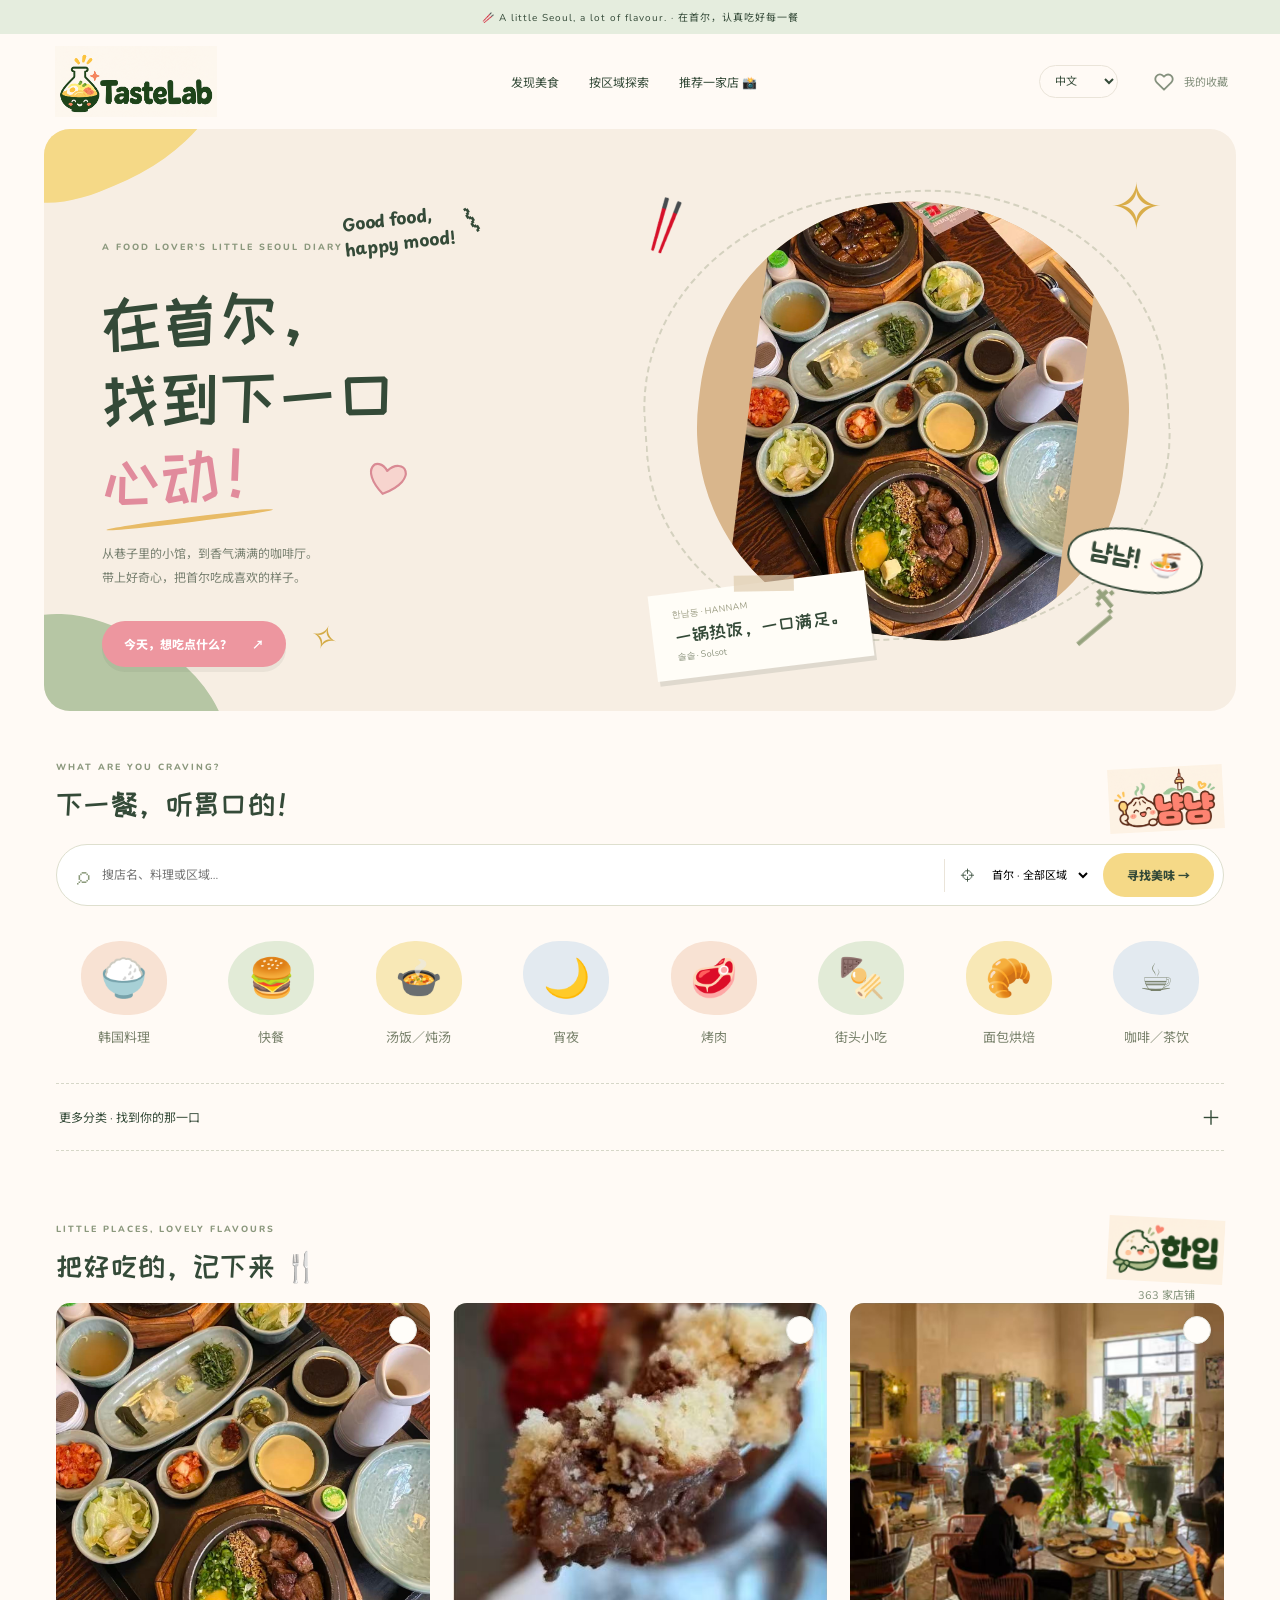
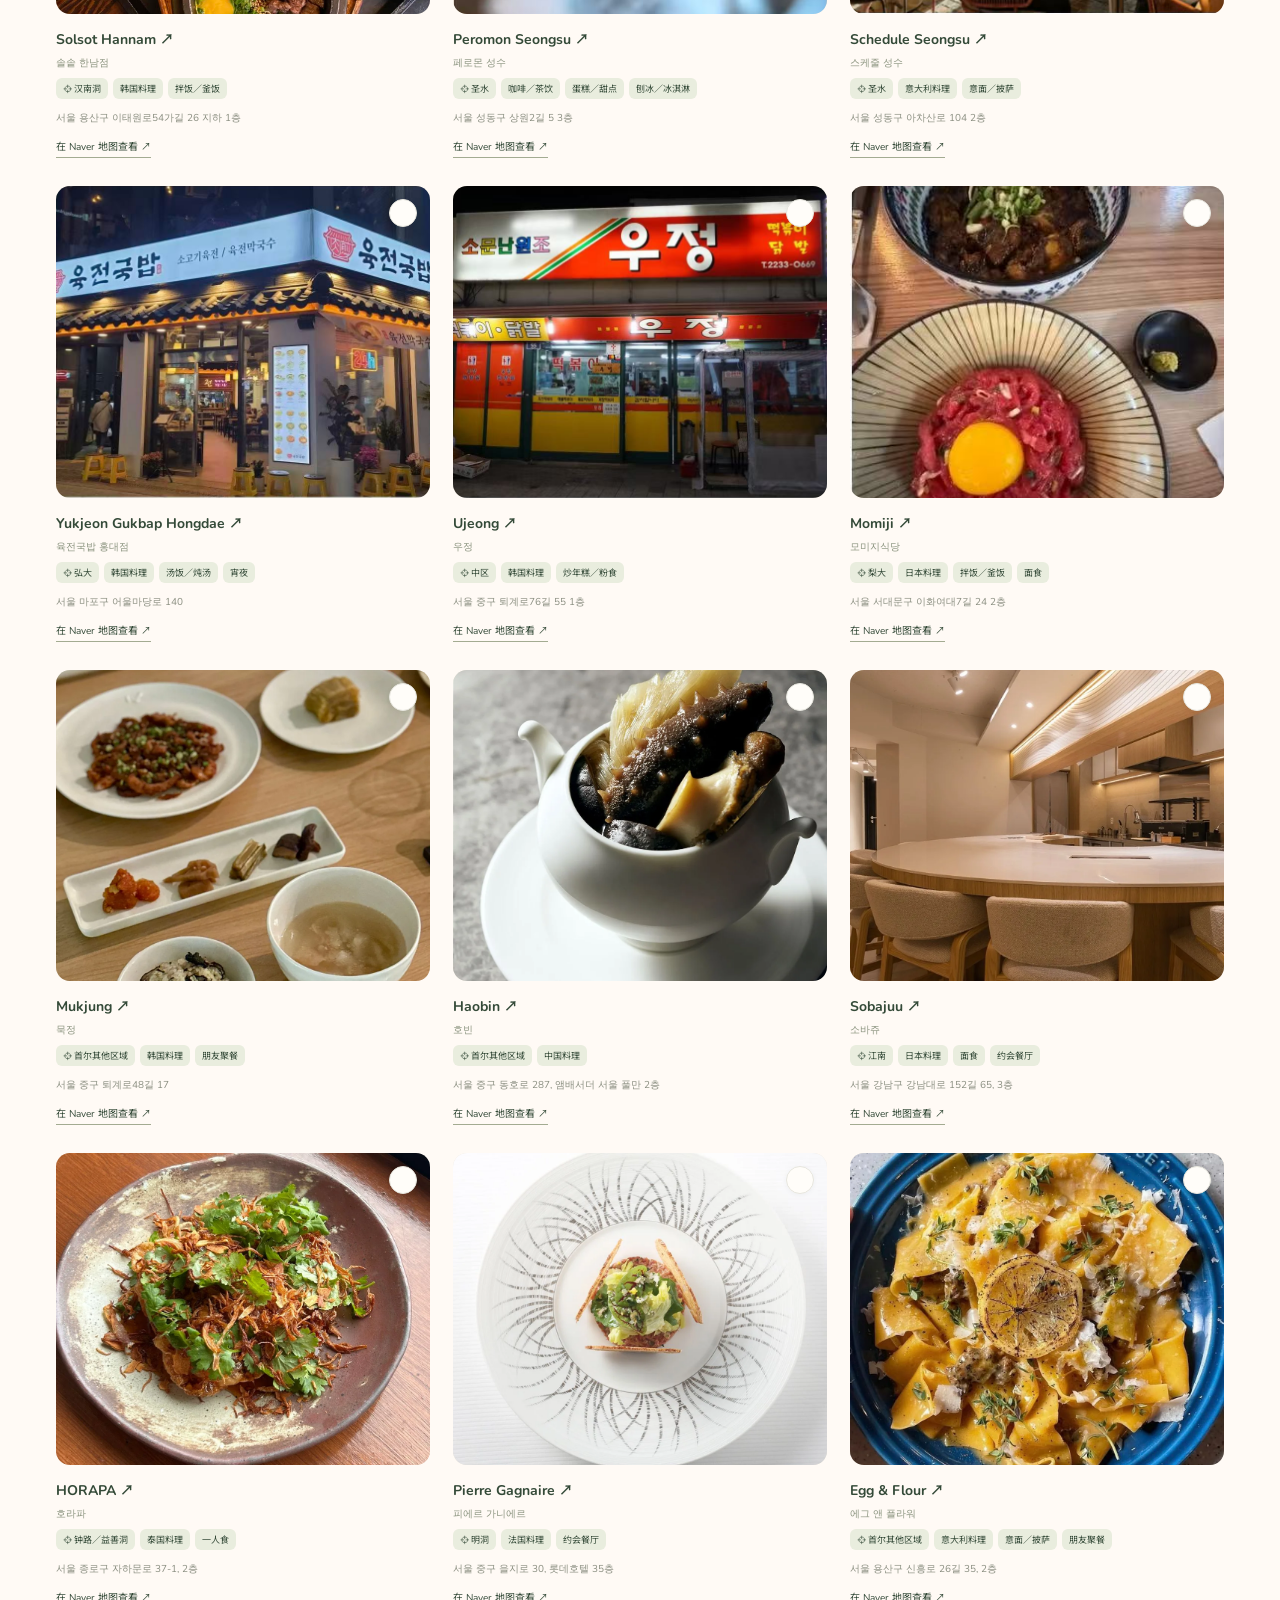
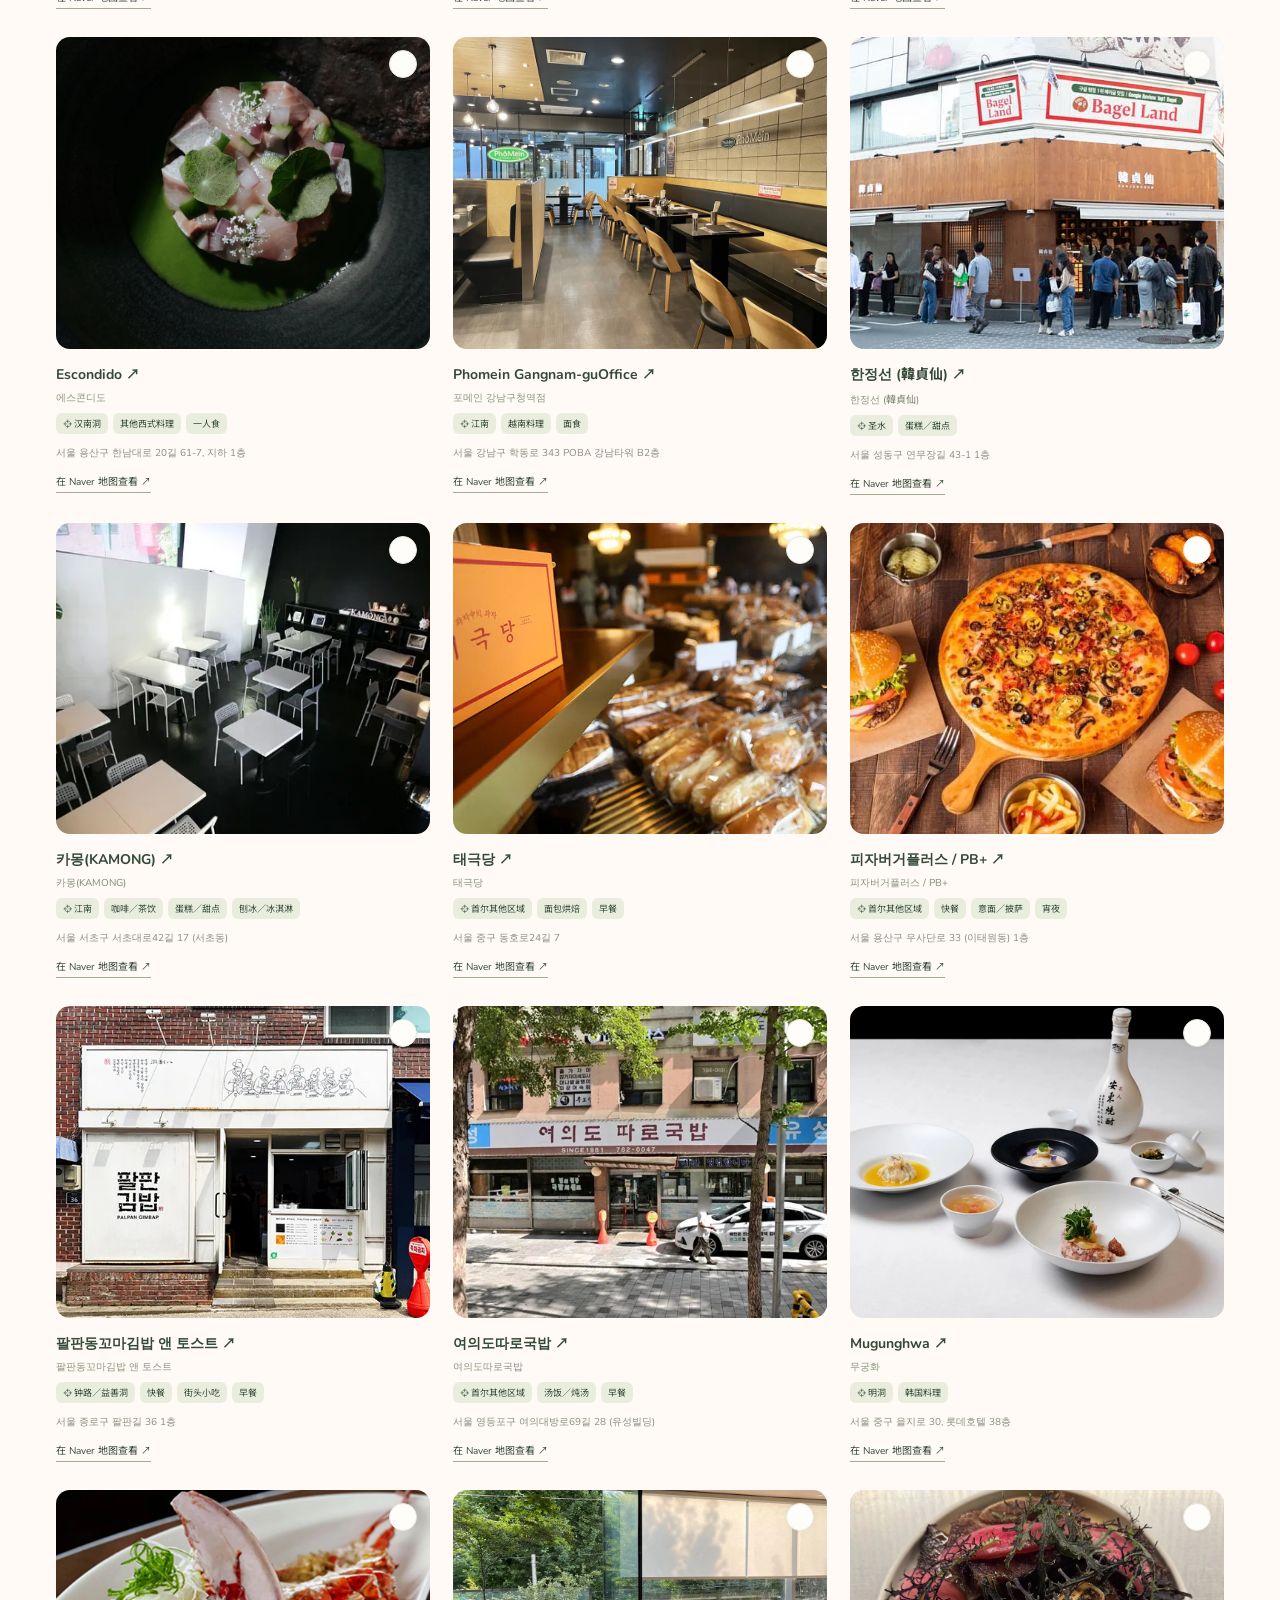
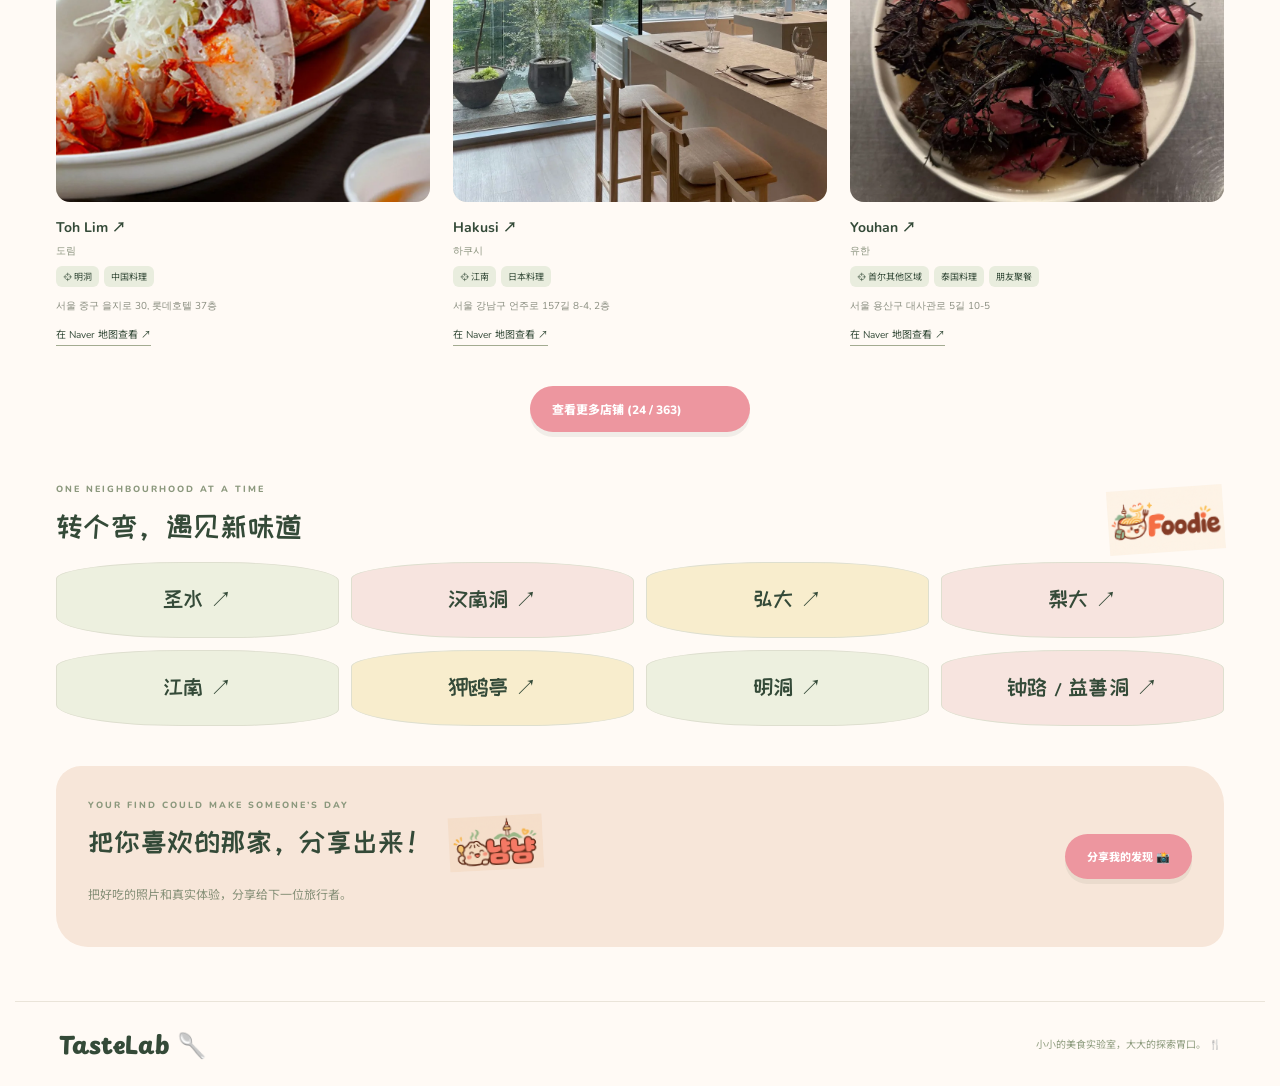
==== commit 716013e6: "Move food crew logos beside homepage subtitles and remove the bottom crew section" ====
--- a/public/index.html
+++ b/public/index.html
@@ -1,8 +1,8 @@
 <!doctype html><html lang="zh-CN"><head><meta charset="utf-8"><meta name="viewport" content="width=device-width,initial-scale=1"><meta name="theme-color" content="#fffaf5"><meta name="description" content="TasteLab：在首尔寻找下一口心动。"><title>TasteLab · 首尔美食手账</title><link rel="stylesheet" href="./style.css"><link rel="stylesheet" href="./refresh.css"><link rel="stylesheet" href="./fonts.css"><link rel="stylesheet" href="./rounded-type.css"><link rel="stylesheet" href="./details.css"><link rel="stylesheet" href="./favorites.css"><link rel="stylesheet" href="./community.css"><script src="./app.js" type="module"></script><script src="./community.js" type="module"></script></head><body>
 <div class="top-note" data-i18n="top">🥢 A little Seoul, a lot of flavour. · 在首尔，认真吃好每一餐</div>
-<header><a class="brand" href="#home" aria-label="TasteLab"><svg viewBox="0 340 1254 550" role="img" aria-label="TasteLab"><image href="./assets/brand/tastelab.png" width="1254" height="1254"/></svg></a><nav><a href="#explore" data-i18n="navExplore">发现美食</a><a href="#areas" data-i18n="navAreas">按区域探索</a><a href="#companions" data-i18n="navFriends">美食伙伴</a></nav><div class="header-actions"><select id="language" aria-label="Language"><option value="zh">中文</option><option value="ko">한국어</option><option value="ja">日本語</option><option value="en">English</option></select><button class="saved-link" id="savedToggle" aria-pressed="false"><span class="saved-symbol" aria-hidden="true">♡</span> <span data-i18n="saved">我的收藏</span></button></div></header>
+<header><a class="brand" href="#home" aria-label="TasteLab"><svg viewBox="0 340 1254 550" role="img" aria-label="TasteLab"><image href="./assets/brand/tastelab.png" width="1254" height="1254"/></svg></a><nav><a href="#explore" data-i18n="navExplore">发现美食</a><a href="#areas" data-i18n="navAreas">按区域探索</a></nav><div class="header-actions"><select id="language" aria-label="Language"><option value="zh">中文</option><option value="ko">한국어</option><option value="ja">日本語</option><option value="en">English</option></select><button class="saved-link" id="savedToggle" aria-pressed="false"><span class="saved-symbol" aria-hidden="true">♡</span> <span data-i18n="saved">我的收藏</span></button></div></header>
 <main id="app"><section class="hero" id="home"><div class="hero-copy"><span class="eyebrow">A FOOD LOVER’S LITTLE SEOUL DIARY</span><div class="scribble-label">Good food,<br>happy mood! <span>〰</span></div><h1><span data-i18n="heroLine1">在首尔，</span><br><span data-i18n="heroLine2">找到下一口</span><br><em data-i18n="heroLine3">心动！</em><svg class="title-heart" viewBox="0 0 70 70" aria-hidden="true"><path d="M34 57C-7 32 14 7 32 25C48-1 80 24 34 57Z"/></svg></h1><p data-i18n="heroBody">从巷子里的小馆，到香气满满的咖啡厅。<br>带上好奇心，把首尔吃成喜欢的样子。</p><a class="primary" href="#explore"><span data-i18n="heroCta">今天，想吃点什么？</span> ↗</a><span class="small-spark" aria-hidden="true">✧</span></div><div class="hero-visual"><svg class="food-photo" viewBox="0 0 1206 1598" role="img" aria-label="Solsot Hannam 釜饭实拍"><image href="./assets/stores/solsot.jpg" width="1206" height="2012"/></svg><div class="photo-frame" aria-hidden="true"></div><span class="hero-star" aria-hidden="true">✧</span><div class="hero-bubble">냠냠! 🍜</div><span class="food-sticker sticker-a" aria-hidden="true">🥢</span><div class="hero-photo-note"><span>한남동 · HANNAM</span><b data-i18n="photoNote">一锅热饭，一口满足。</b><span>솔솥 · Solsot</span></div><span class="doodle-arrow" aria-hidden="true">⤴</span></div></section>
-<section class="search-section" id="explore"><div class="section-heading"><div><span class="eyebrow">WHAT ARE YOU CRAVING?</span><h2 data-i18n="searchHeading">下一餐，听胃口的！</h2></div><span class="heading-doodle" aria-hidden="true">🍳</span></div><form class="search-box" id="searchForm"><span aria-hidden="true">⌕</span><input id="query" aria-label="搜索店铺" placeholder="搜店名、料理或区域…"><label class="area-control"><span aria-hidden="true">⌖</span><select id="area" aria-label="区域"></select></label><button type="submit" data-i18n="search">寻找美味 →</button></form><div class="category-row" id="quickCategories" aria-label="热门分类"></div><details class="category-panel" id="categoryPanel"><summary><span data-i18n="allCategories">更多分类 · 找到你的那一口</span><span class="expand-icon" aria-hidden="true">＋</span></summary><div class="category-groups" id="categoryGroups"></div></details><div class="selected-filters" id="selectedFilters" aria-live="polite"></div></section>
-<section class="restaurant-section" id="restaurants"><div class="section-heading"><div><span class="eyebrow">LITTLE PLACES, LOVELY FLAVOURS</span><h2 data-i18n="restaurantHeading">把好吃的，记下来 🍴</h2></div><span class="result-count" id="resultCount" role="status"></span></div><div class="restaurant-grid" id="restaurantGrid"></div></section>
-<section class="area-section" id="areas"><div class="section-heading"><div><span class="eyebrow">ONE NEIGHBOURHOOD AT A TIME</span><h2 data-i18n="areaHeading">转个弯，遇见新味道</h2></div><span aria-hidden="true">🗺️</span></div><div id="areaLinks" class="area-links"></div></section>
-<section class="companions" id="companions"><div><span class="eyebrow">YOUR LITTLE FOOD CREW</span><h2 data-i18n="friendHeading">带着好胃口，一起出发。</h2><p data-i18n="friendBody">냠냠、한입 和 Foodie，陪你发现首尔的小小美味。</p></div><div class="mascots"><img src="./assets/brand/nyamnyam.png" alt="냠냠"><img src="./assets/brand/hanip.png" alt="한입"><img src="./assets/brand/foodie.png" alt="Foodie"></div></section></main><footer><strong>TasteLab 🥄</strong><span data-i18n="footer">小小的美食实验室，大大的探索胃口。 🍴</span></footer><div id="toast" role="status" class="toast" hidden></div></body></html>
+<section class="search-section" id="explore"><div class="section-heading"><div><span class="eyebrow">WHAT ARE YOU CRAVING?</span><h2 data-i18n="searchHeading">下一餐，听胃口的！</h2></div><svg class="subtitle-mascot mascot-nyamnyam" viewBox="0 290 1254 700" aria-hidden="true" focusable="false"><image href="./assets/brand/nyamnyam.png" width="1254" height="1254"/></svg></div><form class="search-box" id="searchForm"><span aria-hidden="true">⌕</span><input id="query" aria-label="搜索店铺" placeholder="搜店名、料理或区域…"><label class="area-control"><span aria-hidden="true">⌖</span><select id="area" aria-label="区域"></select></label><button type="submit" data-i18n="search">寻找美味 →</button></form><div class="category-row" id="quickCategories" aria-label="热门分类"></div><details class="category-panel" id="categoryPanel"><summary><span data-i18n="allCategories">更多分类 · 找到你的那一口</span><span class="expand-icon" aria-hidden="true">＋</span></summary><div class="category-groups" id="categoryGroups"></div></details><div class="selected-filters" id="selectedFilters" aria-live="polite"></div></section>
+<section class="restaurant-section" id="restaurants"><div class="section-heading"><div><span class="eyebrow">LITTLE PLACES, LOVELY FLAVOURS</span><h2 data-i18n="restaurantHeading">把好吃的，记下来 🍴</h2></div><div class="heading-aside"><svg class="subtitle-mascot mascot-hanip" viewBox="0 350 1254 600" aria-hidden="true" focusable="false"><image href="./assets/brand/hanip.png" width="1254" height="1254"/></svg><span class="result-count" id="resultCount" role="status"></span></div></div><div class="restaurant-grid" id="restaurantGrid"></div></section>
+<section class="area-section" id="areas"><div class="section-heading"><div><span class="eyebrow">ONE NEIGHBOURHOOD AT A TIME</span><h2 data-i18n="areaHeading">转个弯，遇见新味道</h2></div><svg class="subtitle-mascot mascot-foodie" viewBox="0 390 1254 470" aria-hidden="true" focusable="false"><image href="./assets/brand/foodie.png" width="1254" height="1254"/></svg></div><div id="areaLinks" class="area-links"></div></section>
+</main><footer><strong>TasteLab 🥄</strong><span data-i18n="footer">小小的美食实验室，大大的探索胃口。 🍴</span></footer><div id="toast" role="status" class="toast" hidden></div></body></html>
--- a/public/refresh.css
+++ b/public/refresh.css
@@ -2,3 +2,24 @@
 @media(max-width:950px){main{padding-inline:24px}.hero{padding:35px;min-height:530px}.food-photo{height:370px}.hero-bubble{right:-20px}.category-row{grid-template-columns:repeat(4,1fr);gap:16px}.restaurant-grid{gap:22px 16px}.area-link{font-size:20px}.companions h2{font-size:24px}}
 @media(max-width:620px){header{padding:8px 16px}.header-actions{gap:3px}.header-actions select{font-size:10px}main{padding:0 0 35px}.hero{padding:28px 26px 32px;min-height:0;gap:12px;border-radius:0}.hero-copy{padding-top:0}.eyebrow{font-size:8px;letter-spacing:1.6px}.scribble-label{position:absolute;right:2px;top:41px;font-size:17px}h1{font-size:50px;margin:22px 0 18px;line-height:1.12;letter-spacing:2px}.title-heart{left:202px;width:42px;height:42px;bottom:7px}.hero p{font-size:11px;margin:20px 0}.primary{font-size:11px;padding:12px 21px}.small-spark{font-size:30px;margin-left:17px}.hero-visual{height:302px;max-width:360px;width:100%;margin:8px auto 0}.food-photo{width:85%;max-width:none;height:292px;border:0}.photo-frame{inset:0 17px 6px}.hero-star{font-size:50px;right:2px;top:-18px}.sticker-a{font-size:36px;left:0;top:8px}.hero-bubble{right:-2px;bottom:50px;font-size:22px;padding:10px 14px}.hero-photo-note{left:4px;bottom:-6px;padding:12px 17px}.hero-photo-note b{font-size:18px}.hero-photo-note>span{font-size:7px}.doodle-arrow{right:13px;bottom:-21px;font-size:58px}.search-section{padding:32px 20px 0}h2,.search-section h2{font-size:27px;margin:8px 0 17px}.heading-doodle{font-size:28px;padding-right:4px}.search-box{display:grid;grid-template-columns:20px 1fr auto;padding:8px 11px;border-radius:18px;gap:3px 8px}.search-box input{font-size:11px}.search-box>span{font-size:24px}.area-control{grid-column:1/3;grid-row:2;border-left:0;border-top:1px solid var(--line);padding:4px 0 0}.area-control select{width:100%;max-width:none;padding:8px 0}.search-box button{grid-column:3;grid-row:1/3;align-self:stretch;max-width:75px;padding:8px 12px;border-radius:13px;font-size:11px;line-height:1.8}.category-row{grid-template-columns:repeat(4,minmax(0,1fr));gap:16px 5px;margin-bottom:23px}.category-row .category-card{padding:5px 0}.category-row .category-card .emoji{width:61px;height:57px;font-size:30px}.category-row .category-card .name{font-size:10px;margin-top:10px}.category-panel summary{font-size:11px;padding-block:16px}.category-group{grid-template-columns:1fr;gap:8px}.category-group h3{font-size:11px;margin:0}.filter-tag{font-size:10px;padding:7px 10px}.category-groups{gap:21px}.selected-filters{margin-top:12px}.restaurant-section{padding:28px 20px 0}.restaurant-grid{grid-template-columns:repeat(2,minmax(0,1fr));gap:24px 13px}.restaurant-card h3{font-size:12px;margin-top:12px}.restaurant-card .address{font-size:9px}.restaurant-image{aspect-ratio:.95;border-radius:11px}.save-button{right:7px;top:7px;width:29px;height:29px;font-size:19px}.result-count{font-size:10px;white-space:nowrap}.restaurant-card .ko-name{font-size:9px;line-height:1.5}.card-tags span{font-size:8px;padding:4px 6px}.map-link{font-size:9px}.area-section{padding:38px 20px 0}.area-links{grid-template-columns:repeat(3,1fr);gap:10px}.area-link{font-size:20px;padding:17px 5px}.companions{grid-template-columns:1fr;margin:34px 20px 0;padding:26px 22px;gap:0}.companions h2{font-size:27px}.companions p{font-size:11px}.mascots{max-height:125px;overflow:hidden}.mascots img{max-width:105px}html[lang=en] h1{font-size:54px;max-width:250px}html[lang=en] .scribble-label{display:none}html[lang=ja] h1{font-size:38px}html[lang=ko] h1{font-size:52px}html[lang=ja] .scribble-label{font-size:14px;right:0;top:25px}.section-heading{gap:8px}html[lang=en] h2{font-size:28px}html[lang=ja] h2{font-size:22px}}
 @media(prefers-reduced-motion:no-preference){.hero-bubble{animation:bob 5s ease-in-out infinite}.hero-star{animation:twinkle 4s ease-in-out infinite}@keyframes bob{50%{transform:translateY(-5px) rotate(5deg)}}@keyframes twinkle{50%{transform:rotate(12deg) scale(1.12)}}}
+
+/* Homepage refinements: a slightly larger brand, soft hero corners and clearer filters. */
+header .brand svg{width:184px;height:71px}
+#home.hero{border-radius:26px}
+#explore .category-card .name{font-size:13px;line-height:1.5}
+#explore .filter-tag{font-size:13px;line-height:1.5}
+@media(max-width:620px){header .brand svg{width:144px;height:56px}#home.hero{border-radius:22px}#explore .category-card .name{font-size:12px}#explore .filter-tag{font-size:12px}}
+@media(max-width:360px){header .brand svg{width:138px;height:54px}}
+
+/* Small food signatures sit in the open space beside homepage section titles. */
+#app .section-heading>div:first-child{min-width:0}
+.subtitle-mascot{display:block;width:116px;height:64px;flex:0 0 auto;mix-blend-mode:multiply;pointer-events:none;transform:rotate(-3deg)}
+.mascot-hanip{transform:rotate(3deg)}
+.mascot-foodie{transform:rotate(-4deg)}
+.heading-aside{display:flex;flex-direction:column;align-items:center;gap:4px;flex:0 0 auto}
+.heading-aside .result-count{white-space:nowrap}
+.share-heading{display:flex;align-items:center;gap:18px}
+.share-heading h2{min-width:0}
+.share-heading .subtitle-mascot{width:94px;height:54px}
+@media(max-width:620px){#app .section-heading{gap:12px}.subtitle-mascot{width:88px;height:52px}.share-heading{gap:10px}.share-heading .subtitle-mascot{width:76px;height:46px}.heading-aside{gap:1px}}
+@media(max-width:380px){.subtitle-mascot{width:70px;height:46px}.share-heading .subtitle-mascot{width:64px;height:42px}}
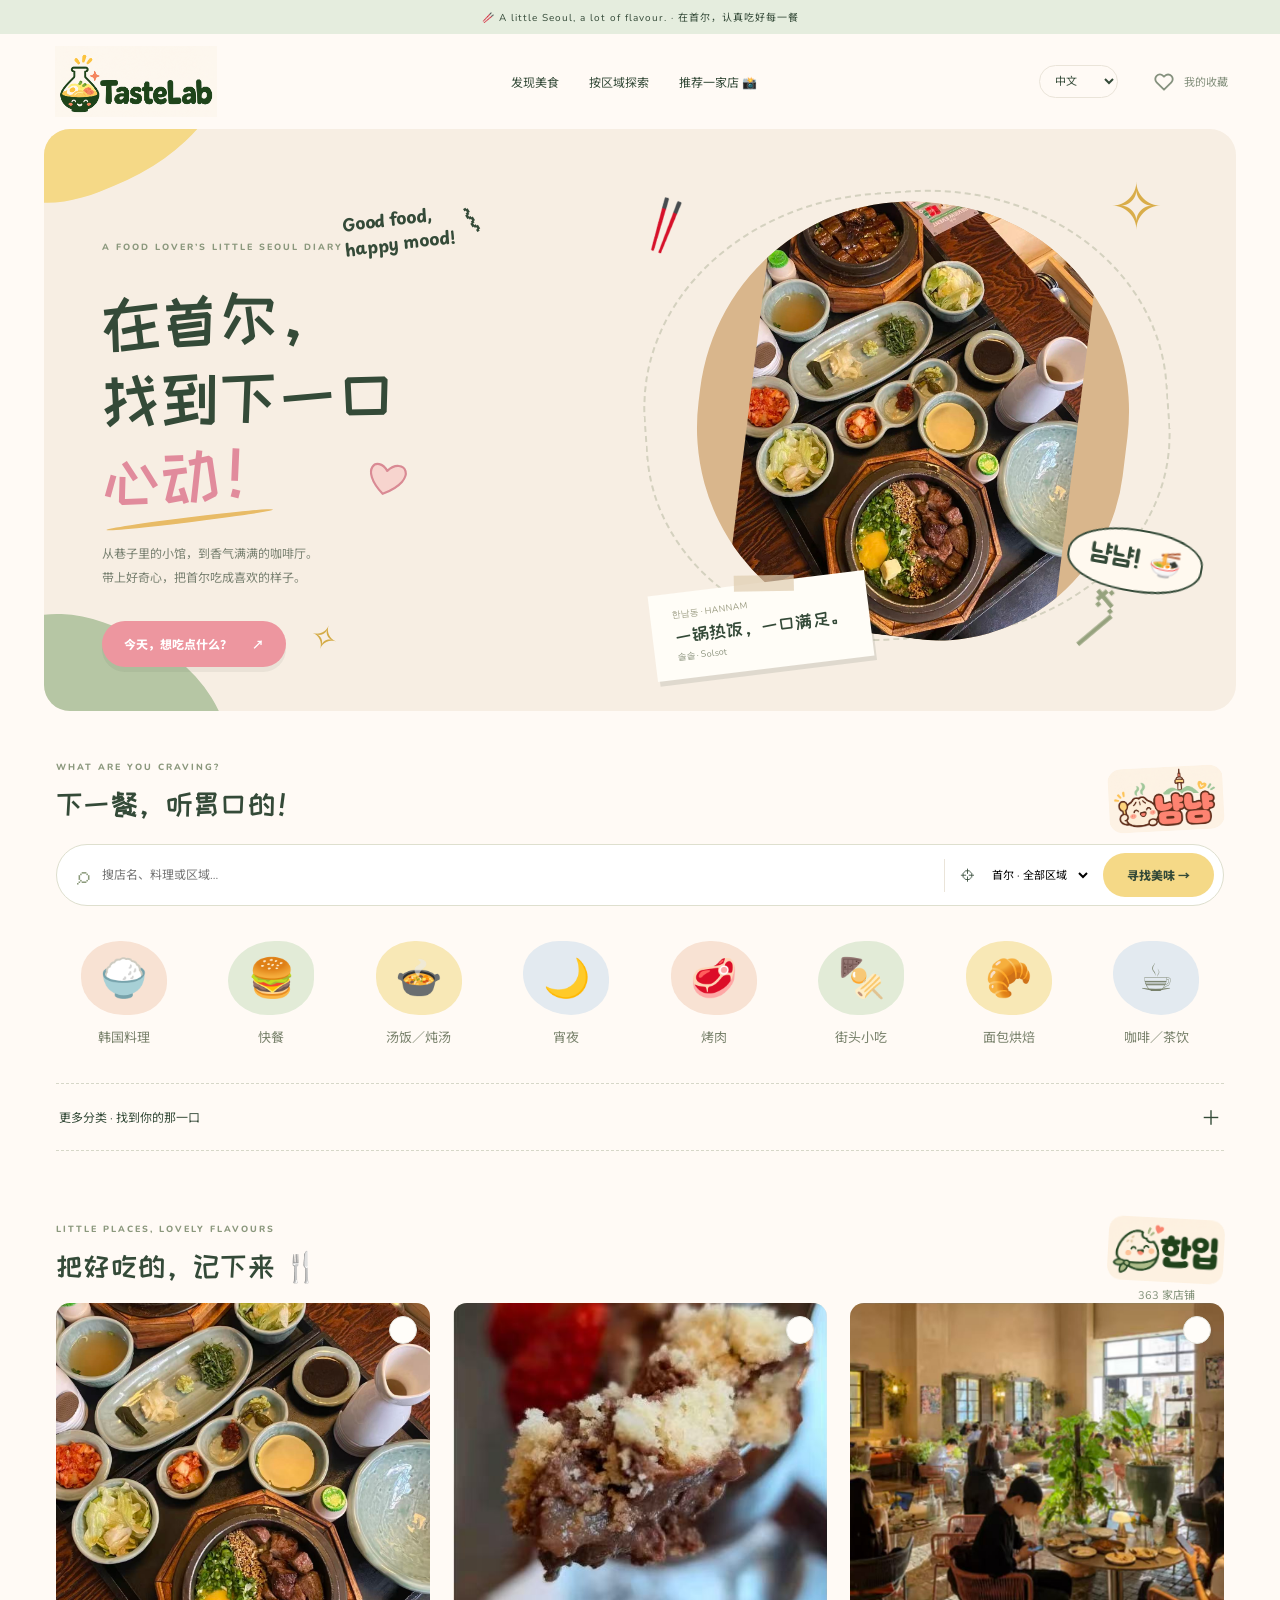
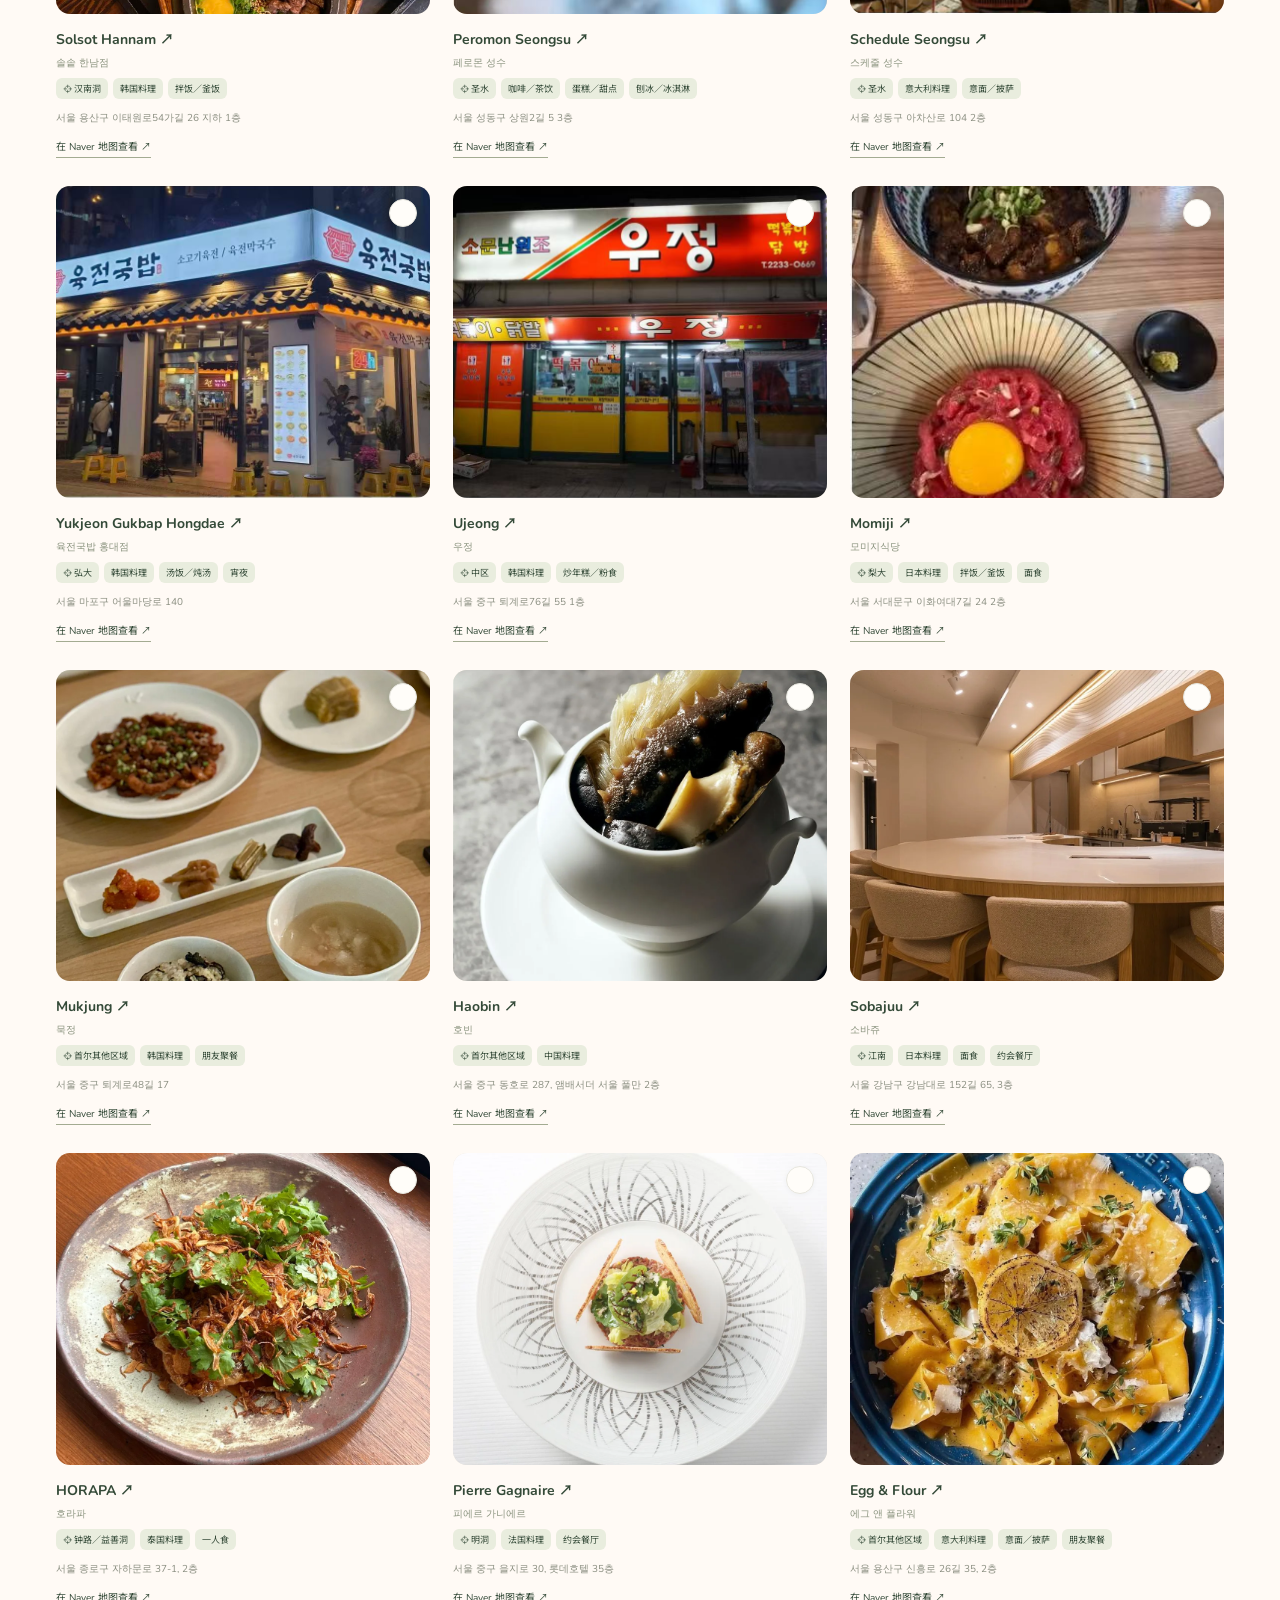
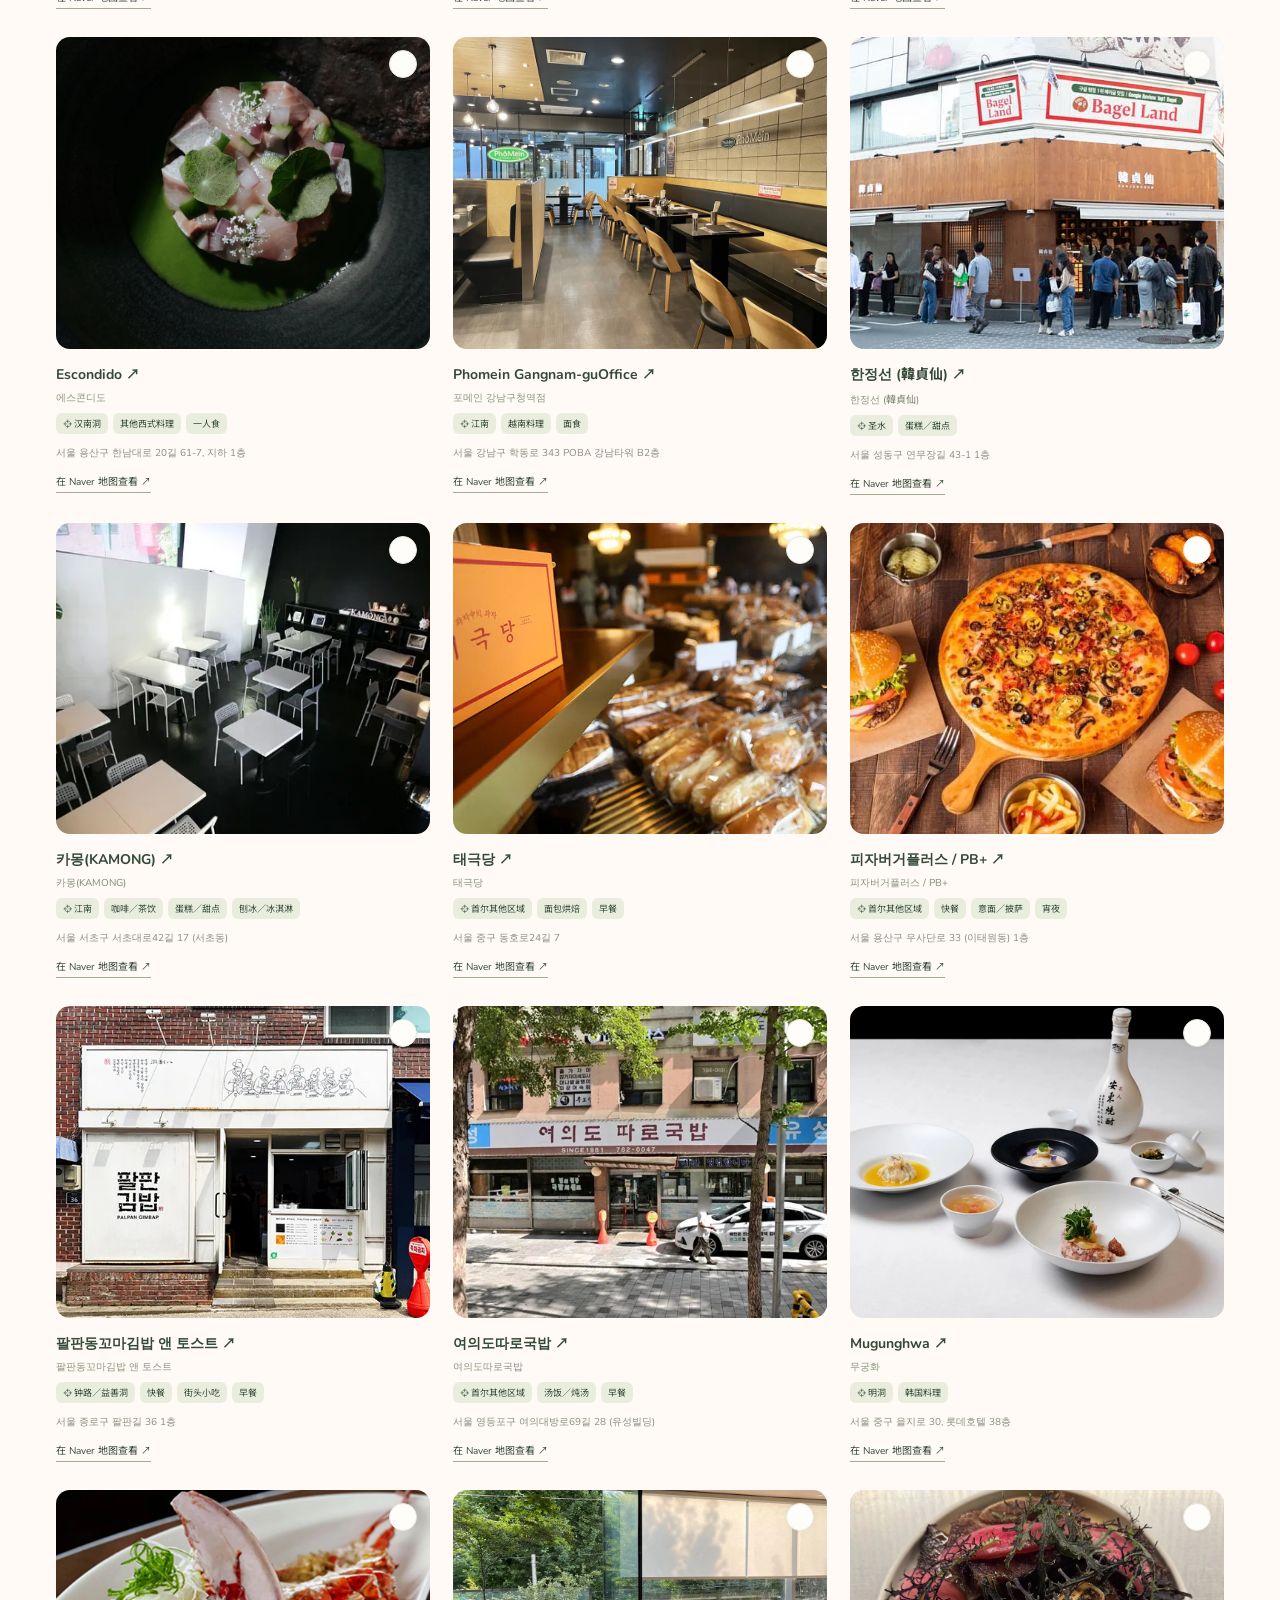
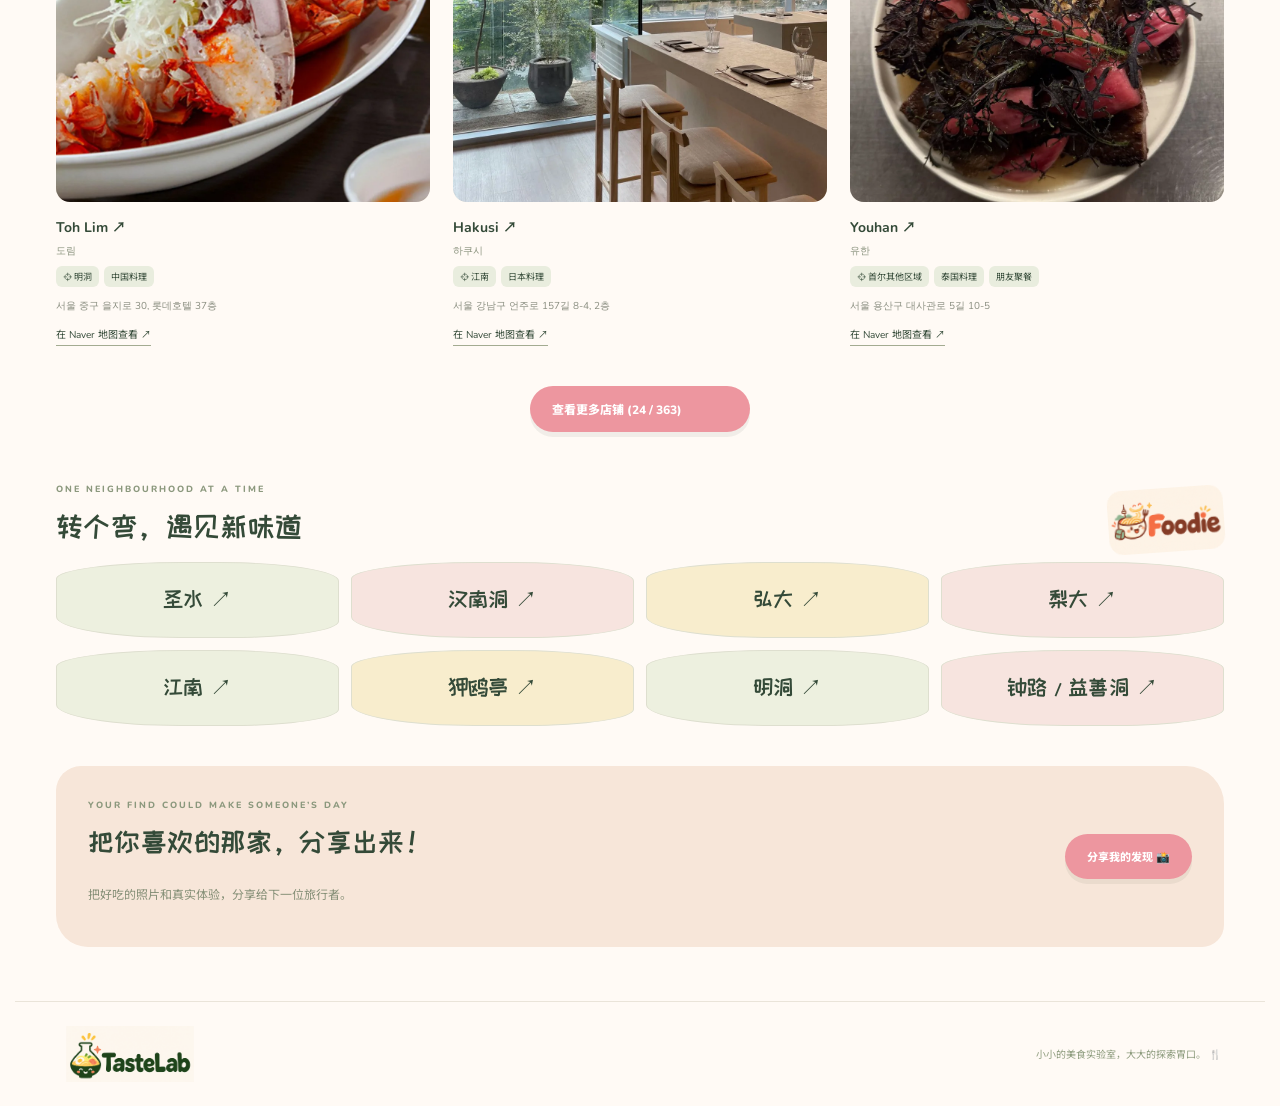
==== commit a41e73f6: "Add the approved short food emoji opening animation and matching footer brand; keep sharing area wit" ====
--- a/public/index.html
+++ b/public/index.html
@@ -1,8 +1,8 @@
-<!doctype html><html lang="zh-CN"><head><meta charset="utf-8"><meta name="viewport" content="width=device-width,initial-scale=1"><meta name="theme-color" content="#fffaf5"><meta name="description" content="TasteLab：在首尔寻找下一口心动。"><title>TasteLab · 首尔美食手账</title><link rel="stylesheet" href="./style.css"><link rel="stylesheet" href="./refresh.css"><link rel="stylesheet" href="./fonts.css"><link rel="stylesheet" href="./rounded-type.css"><link rel="stylesheet" href="./details.css"><link rel="stylesheet" href="./favorites.css"><link rel="stylesheet" href="./community.css"><script src="./app.js" type="module"></script><script src="./community.js" type="module"></script></head><body>
+<!doctype html><html lang="zh-CN"><head><meta charset="utf-8"><meta name="viewport" content="width=device-width,initial-scale=1"><meta name="theme-color" content="#fffaf5"><meta name="description" content="TasteLab：在首尔寻找下一口心动。"><title>TasteLab · 首尔美食手账</title><link rel="stylesheet" href="./style.css"><link rel="stylesheet" href="./refresh.css"><link rel="stylesheet" href="./fonts.css"><link rel="stylesheet" href="./rounded-type.css"><link rel="stylesheet" href="./details.css"><link rel="stylesheet" href="./favorites.css"><link rel="stylesheet" href="./community.css"><script src="./app.js" type="module"></script><script src="./community.js" type="module"></script><link rel="stylesheet" href="./intro.css"><script src="./intro.js" type="module"></script></head><body>
 <div class="top-note" data-i18n="top">🥢 A little Seoul, a lot of flavour. · 在首尔，认真吃好每一餐</div>
 <header><a class="brand" href="#home" aria-label="TasteLab"><svg viewBox="0 340 1254 550" role="img" aria-label="TasteLab"><image href="./assets/brand/tastelab.png" width="1254" height="1254"/></svg></a><nav><a href="#explore" data-i18n="navExplore">发现美食</a><a href="#areas" data-i18n="navAreas">按区域探索</a></nav><div class="header-actions"><select id="language" aria-label="Language"><option value="zh">中文</option><option value="ko">한국어</option><option value="ja">日本語</option><option value="en">English</option></select><button class="saved-link" id="savedToggle" aria-pressed="false"><span class="saved-symbol" aria-hidden="true">♡</span> <span data-i18n="saved">我的收藏</span></button></div></header>
 <main id="app"><section class="hero" id="home"><div class="hero-copy"><span class="eyebrow">A FOOD LOVER’S LITTLE SEOUL DIARY</span><div class="scribble-label">Good food,<br>happy mood! <span>〰</span></div><h1><span data-i18n="heroLine1">在首尔，</span><br><span data-i18n="heroLine2">找到下一口</span><br><em data-i18n="heroLine3">心动！</em><svg class="title-heart" viewBox="0 0 70 70" aria-hidden="true"><path d="M34 57C-7 32 14 7 32 25C48-1 80 24 34 57Z"/></svg></h1><p data-i18n="heroBody">从巷子里的小馆，到香气满满的咖啡厅。<br>带上好奇心，把首尔吃成喜欢的样子。</p><a class="primary" href="#explore"><span data-i18n="heroCta">今天，想吃点什么？</span> ↗</a><span class="small-spark" aria-hidden="true">✧</span></div><div class="hero-visual"><svg class="food-photo" viewBox="0 0 1206 1598" role="img" aria-label="Solsot Hannam 釜饭实拍"><image href="./assets/stores/solsot.jpg" width="1206" height="2012"/></svg><div class="photo-frame" aria-hidden="true"></div><span class="hero-star" aria-hidden="true">✧</span><div class="hero-bubble">냠냠! 🍜</div><span class="food-sticker sticker-a" aria-hidden="true">🥢</span><div class="hero-photo-note"><span>한남동 · HANNAM</span><b data-i18n="photoNote">一锅热饭，一口满足。</b><span>솔솥 · Solsot</span></div><span class="doodle-arrow" aria-hidden="true">⤴</span></div></section>
 <section class="search-section" id="explore"><div class="section-heading"><div><span class="eyebrow">WHAT ARE YOU CRAVING?</span><h2 data-i18n="searchHeading">下一餐，听胃口的！</h2></div><svg class="subtitle-mascot mascot-nyamnyam" viewBox="0 290 1254 700" aria-hidden="true" focusable="false"><image href="./assets/brand/nyamnyam.png" width="1254" height="1254"/></svg></div><form class="search-box" id="searchForm"><span aria-hidden="true">⌕</span><input id="query" aria-label="搜索店铺" placeholder="搜店名、料理或区域…"><label class="area-control"><span aria-hidden="true">⌖</span><select id="area" aria-label="区域"></select></label><button type="submit" data-i18n="search">寻找美味 →</button></form><div class="category-row" id="quickCategories" aria-label="热门分类"></div><details class="category-panel" id="categoryPanel"><summary><span data-i18n="allCategories">更多分类 · 找到你的那一口</span><span class="expand-icon" aria-hidden="true">＋</span></summary><div class="category-groups" id="categoryGroups"></div></details><div class="selected-filters" id="selectedFilters" aria-live="polite"></div></section>
 <section class="restaurant-section" id="restaurants"><div class="section-heading"><div><span class="eyebrow">LITTLE PLACES, LOVELY FLAVOURS</span><h2 data-i18n="restaurantHeading">把好吃的，记下来 🍴</h2></div><div class="heading-aside"><svg class="subtitle-mascot mascot-hanip" viewBox="0 350 1254 600" aria-hidden="true" focusable="false"><image href="./assets/brand/hanip.png" width="1254" height="1254"/></svg><span class="result-count" id="resultCount" role="status"></span></div></div><div class="restaurant-grid" id="restaurantGrid"></div></section>
 <section class="area-section" id="areas"><div class="section-heading"><div><span class="eyebrow">ONE NEIGHBOURHOOD AT A TIME</span><h2 data-i18n="areaHeading">转个弯，遇见新味道</h2></div><svg class="subtitle-mascot mascot-foodie" viewBox="0 390 1254 470" aria-hidden="true" focusable="false"><image href="./assets/brand/foodie.png" width="1254" height="1254"/></svg></div><div id="areaLinks" class="area-links"></div></section>
-</main><footer><strong>TasteLab 🥄</strong><span data-i18n="footer">小小的美食实验室，大大的探索胃口。 🍴</span></footer><div id="toast" role="status" class="toast" hidden></div></body></html>
+</main><footer><a class="footer-brand" href="#home" aria-label="TasteLab 首页"><svg viewBox="0 340 1254 550" role="img" aria-label="TasteLab"><image href="./assets/brand/tastelab.png" width="1254" height="1254"/></svg></a><span data-i18n="footer">小小的美食实验室，大大的探索胃口。 🍴</span></footer><div id="toast" role="status" class="toast" hidden></div></body></html>
--- a/public/refresh.css
+++ b/public/refresh.css
@@ -13,7 +13,7 @@
 
 /* Small food signatures sit in the open space beside homepage section titles. */
 #app .section-heading>div:first-child{min-width:0}
-.subtitle-mascot{display:block;width:116px;height:64px;flex:0 0 auto;mix-blend-mode:multiply;pointer-events:none;transform:rotate(-3deg)}
+.subtitle-mascot{display:block;width:116px;height:64px;flex:0 0 auto;border-radius:14px;overflow:hidden;clip-path:inset(0 round 14px);mix-blend-mode:multiply;pointer-events:none;transform:rotate(-3deg)}
 .mascot-hanip{transform:rotate(3deg)}
 .mascot-foodie{transform:rotate(-4deg)}
 .heading-aside{display:flex;flex-direction:column;align-items:center;gap:4px;flex:0 0 auto}
@@ -23,3 +23,5 @@
 .share-heading .subtitle-mascot{width:94px;height:54px}
 @media(max-width:620px){#app .section-heading{gap:12px}.subtitle-mascot{width:88px;height:52px}.share-heading{gap:10px}.share-heading .subtitle-mascot{width:76px;height:46px}.heading-aside{gap:1px}}
 @media(max-width:380px){.subtitle-mascot{width:70px;height:46px}.share-heading .subtitle-mascot{width:64px;height:42px}}
+.footer-brand{display:block;flex:0 0 auto;line-height:0}.footer-brand svg{display:block;width:142px;height:56px}
+@media(max-width:620px){.footer-brand svg{width:128px;height:50px}}
--- a/public/intro.css
+++ b/public/intro.css
@@ -0,0 +1,6 @@
+.food-rain{position:fixed;inset:0;z-index:1000;overflow:hidden;pointer-events:none;isolation:isolate}
+.food-rain:before{content:'';position:absolute;inset:0;background:#fff7e6d6;backdrop-filter:blur(3px);animation:food-rain-veil 1.8s ease-out both}
+.food-rain-item{position:absolute;top:0;left:var(--left);font-size:var(--size);line-height:1;will-change:transform,opacity;filter:drop-shadow(0 4px 3px #6d47251a);animation:food-rain-fall var(--duration) cubic-bezier(.32,.09,.65,.62) var(--delay) both;user-select:none}
+@keyframes food-rain-fall{0%{transform:translate3d(0,-105px,0) rotate(var(--start));opacity:0}7%{opacity:1}83%{opacity:1}100%{transform:translate3d(var(--drift),calc(100dvh + 110px),0) rotate(var(--end));opacity:0}}
+@keyframes food-rain-veil{0%,20%{opacity:1}78%,100%{opacity:0}}
+@media(prefers-reduced-motion:reduce){.food-rain{display:none}}
